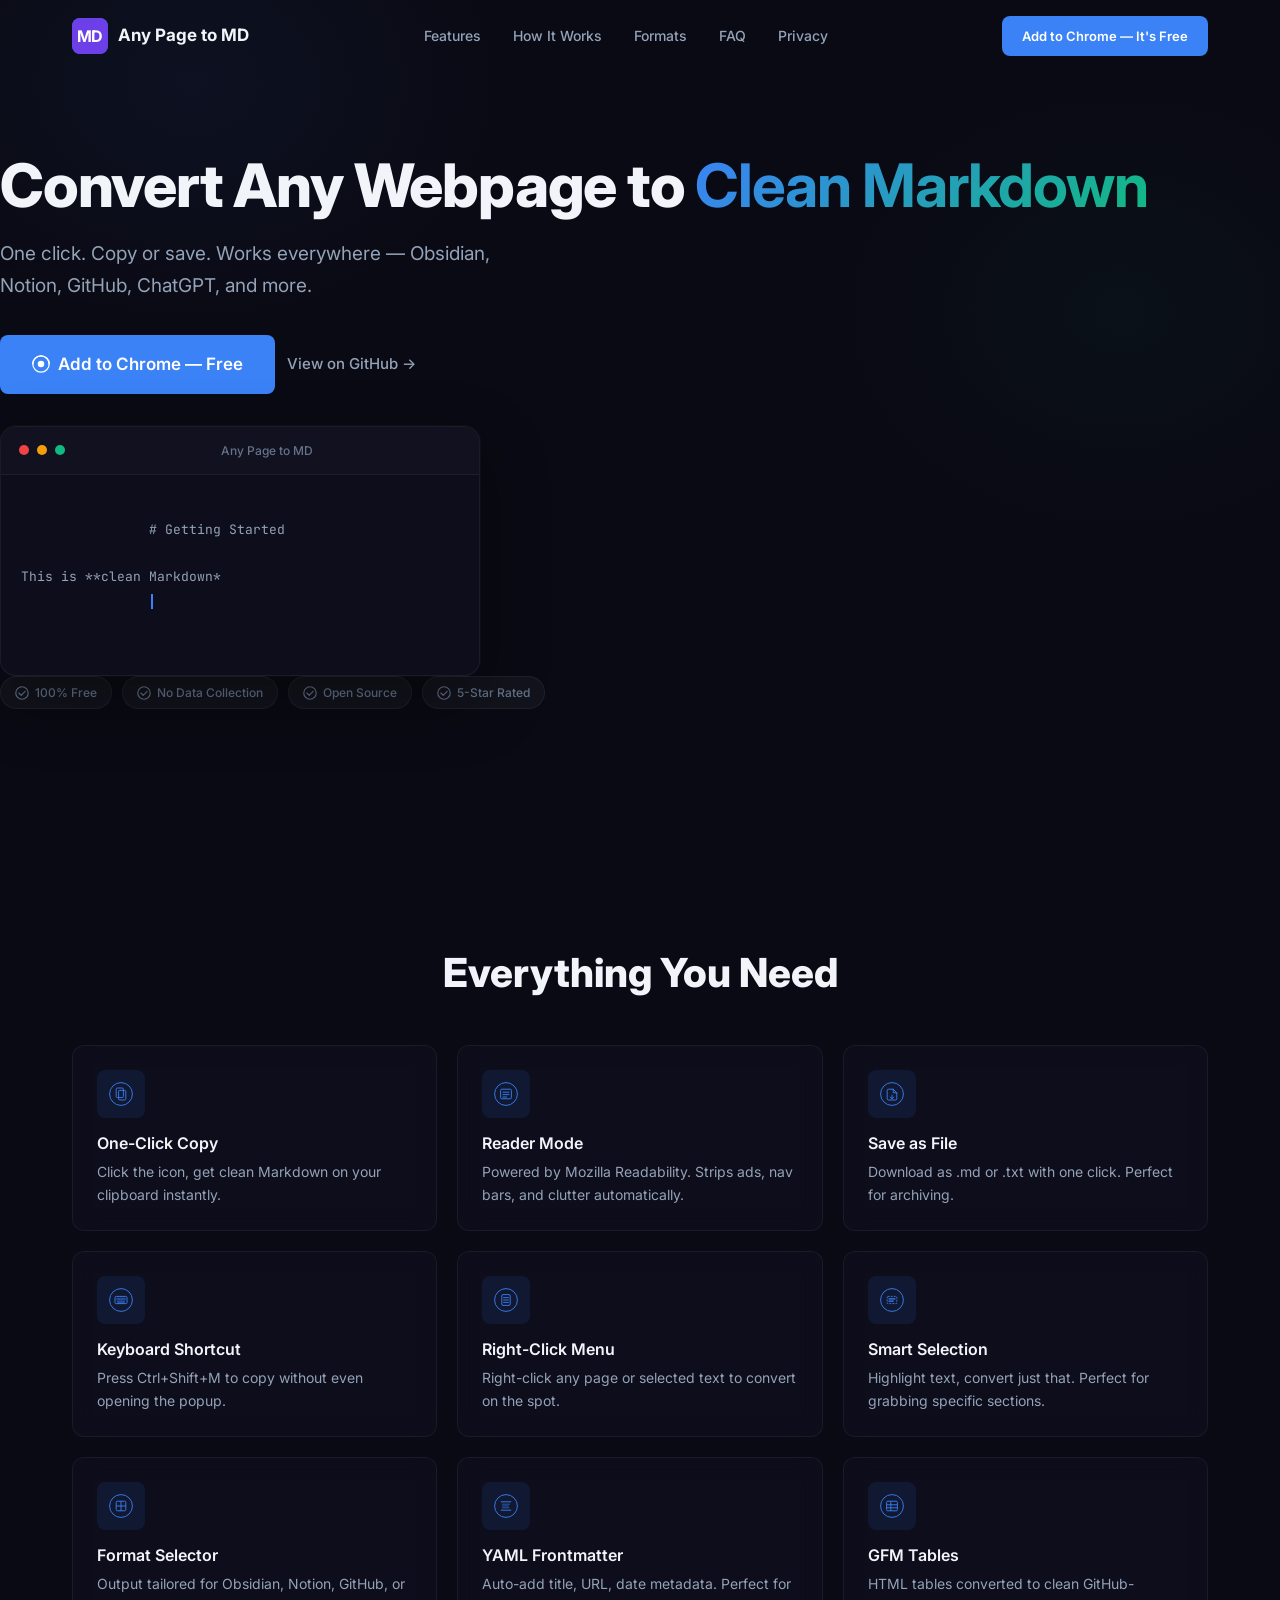
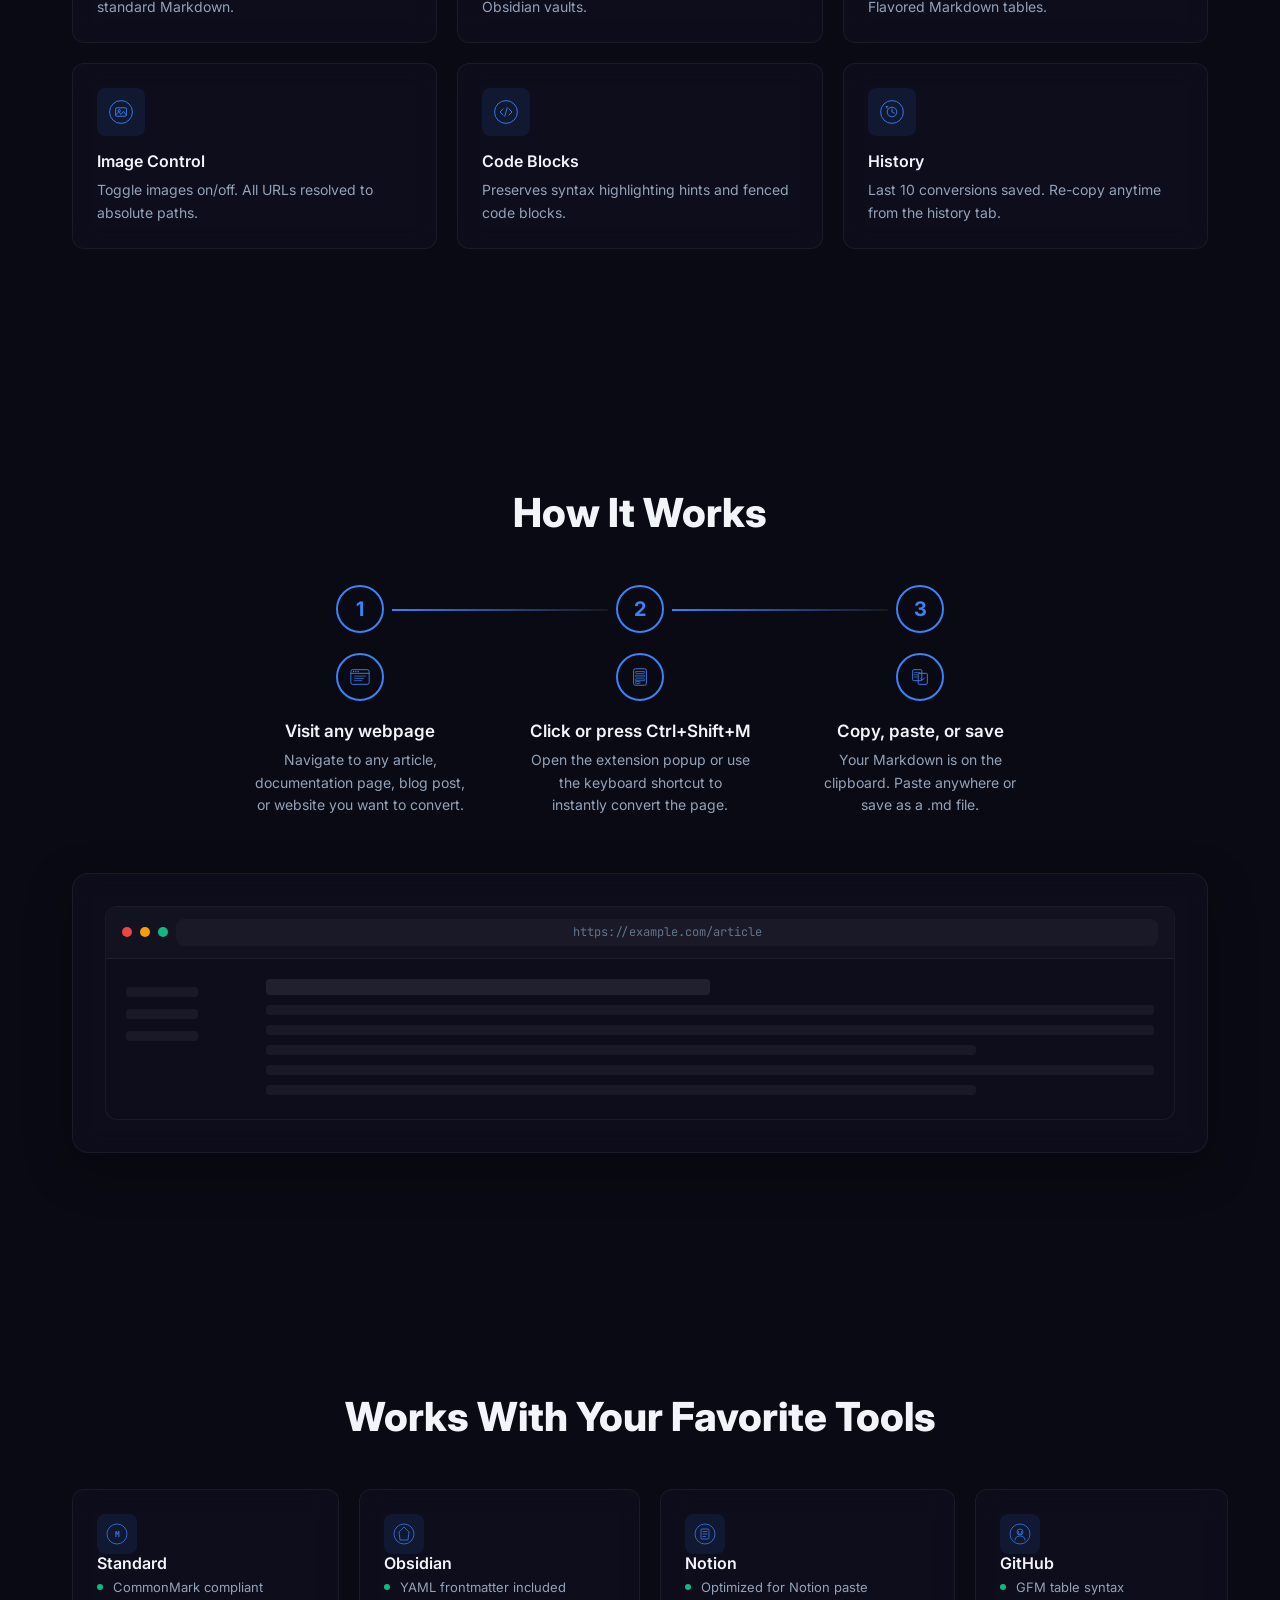
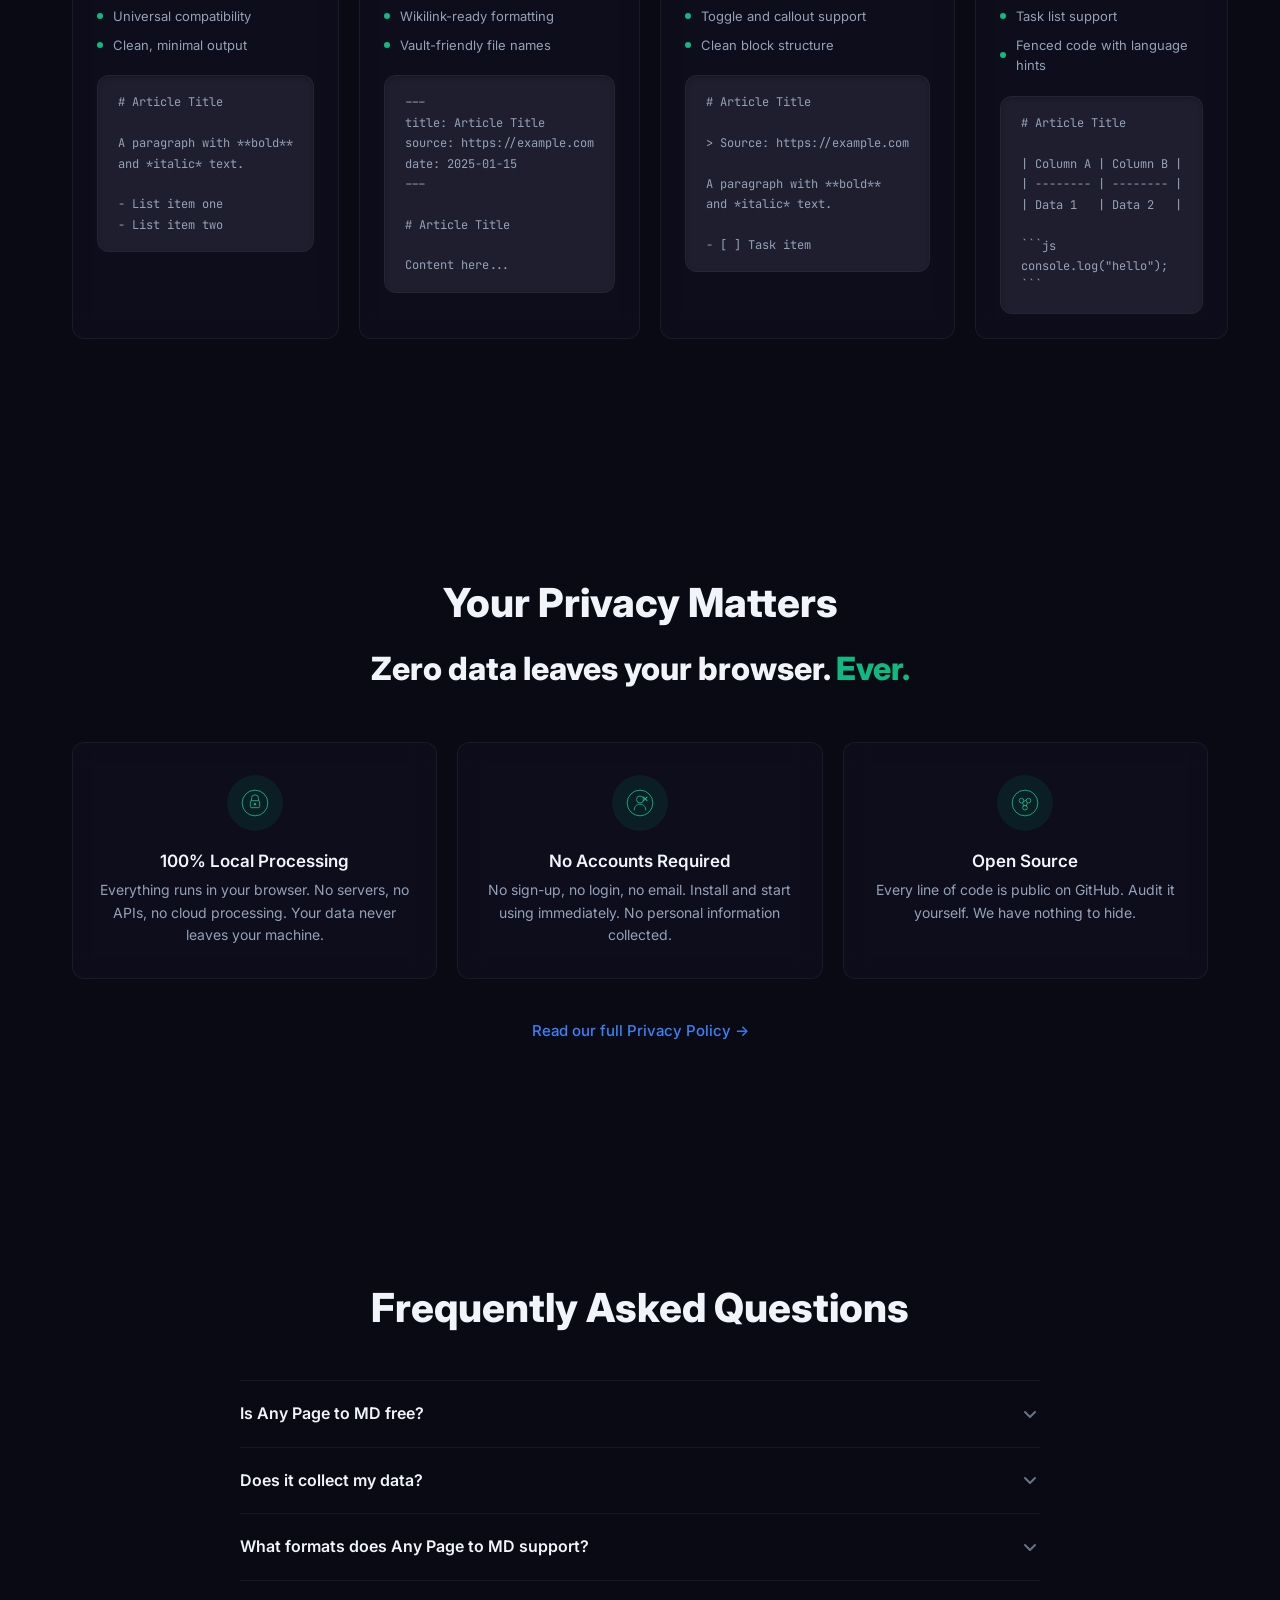
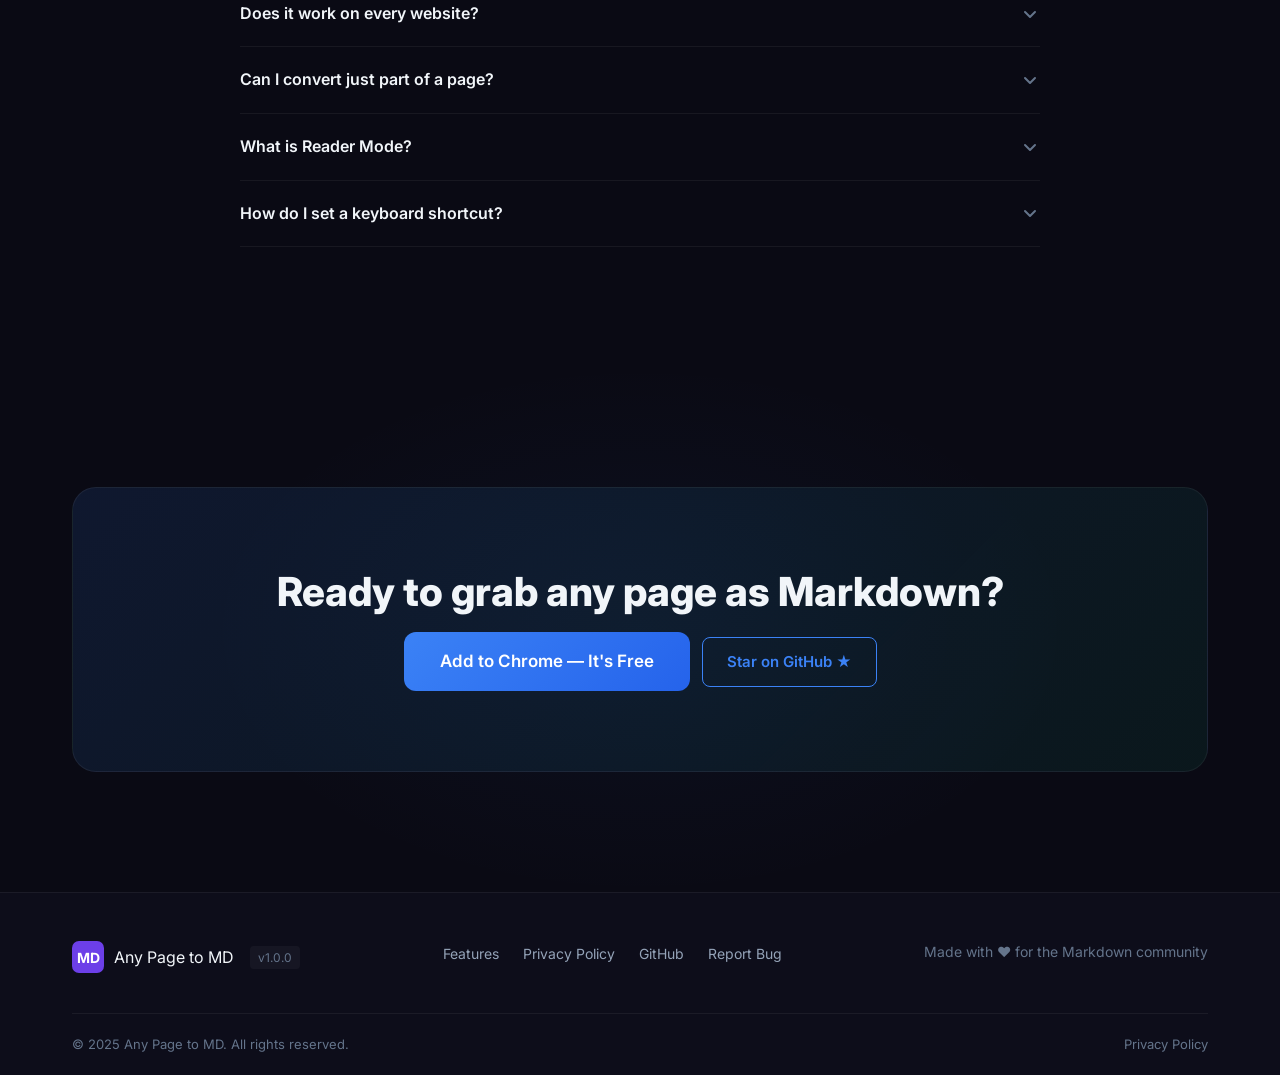
==== index.html @ 3778e943 "Initial release: Any Page to MD official website Complete static website for the Any Page to MD Chro" ====
<!DOCTYPE html>
<html lang="en">
<head>
  <meta charset="UTF-8">
  <meta name="viewport" content="width=device-width, initial-scale=1.0">
  <title>Any Page to MD — Convert Any Webpage to Clean Markdown | Chrome Extension</title>
  <meta name="description" content="Free Chrome extension to convert any webpage to clean Markdown. One-click copy, save as .md file, Reader Mode, keyboard shortcuts, and more.">
  <meta name="keywords" content="markdown, chrome extension, webpage to markdown, copy as markdown, reader mode, obsidian, notion, github, convert html to markdown">
  <meta name="author" content="Any Page to MD">
  <meta name="robots" content="index, follow">
  <link rel="canonical" href="https://excitedlemon45.github.io/any-page-to-md/">

  <!-- Open Graph -->
  <meta property="og:type" content="website">
  <meta property="og:title" content="Any Page to MD — Convert Any Webpage to Clean Markdown">
  <meta property="og:description" content="Free Chrome extension to convert any webpage to clean Markdown. One-click copy, save as .md file, Reader Mode, keyboard shortcuts, and more.">
  <meta property="og:url" content="https://excitedlemon45.github.io/any-page-to-md/">
  <meta property="og:site_name" content="Any Page to MD">
  <meta property="og:image" content="https://excitedlemon45.github.io/any-page-to-md/images/og-image.png">
  <meta property="og:image:width" content="1200">
  <meta property="og:image:height" content="630">
  <meta property="og:image:alt" content="Any Page to MD — Convert any webpage to clean Markdown with one click">
  <meta property="og:locale" content="en_US">

  <!-- Twitter Card -->
  <meta name="twitter:card" content="summary_large_image">
  <meta name="twitter:title" content="Any Page to MD — Convert Any Webpage to Clean Markdown">
  <meta name="twitter:description" content="Free Chrome extension to convert any webpage to clean Markdown. One-click copy, save as .md file, Reader Mode, keyboard shortcuts, and more.">
  <meta name="twitter:image" content="https://excitedlemon45.github.io/any-page-to-md/images/og-image.png">
  <meta name="twitter:image:alt" content="Any Page to MD — Convert any webpage to clean Markdown with one click">

  <!-- Favicon -->
  <link rel="icon" type="image/svg+xml" href="images/favicon.svg">

  <!-- Preconnect to Google Fonts -->
  <link rel="preconnect" href="https://fonts.googleapis.com">
  <link rel="preconnect" href="https://fonts.gstatic.com" crossorigin>
  <link href="https://fonts.googleapis.com/css2?family=Inter:wght@400;500;600;700;800&family=JetBrains+Mono:wght@400;500&display=swap" rel="stylesheet">

  <!-- Stylesheet -->
  <link rel="stylesheet" href="css/style.css">

  <!-- Schema.org: SoftwareApplication -->
  <script type="application/ld+json">
  {
    "@context": "https://schema.org",
    "@type": "SoftwareApplication",
    "name": "Any Page to MD",
    "description": "Convert any webpage to clean Markdown with one click. Copy to clipboard or save as file.",
    "applicationCategory": "BrowserExtension",
    "operatingSystem": "Chrome",
    "offers": {
      "@type": "Offer",
      "price": "0",
      "priceCurrency": "USD"
    },
    "softwareVersion": "1.0.0",
    "author": {
      "@type": "Organization",
      "name": "Any Page to MD"
    },
    "featureList": [
      "Convert webpage to Markdown",
      "Reader Mode with Readability.js",
      "Copy as Markdown or plain text",
      "Save as .md or .txt file",
      "Keyboard shortcut Ctrl+Shift+M",
      "Right-click context menu",
      "YAML frontmatter support",
      "GFM table support",
      "Format selector: Standard, Obsidian, Notion, GitHub",
      "Conversion history",
      "100% local processing"
    ]
  }
  </script>

  <!-- Schema.org: FAQPage -->
  <script type="application/ld+json">
  {
    "@context": "https://schema.org",
    "@type": "FAQPage",
    "mainEntity": [
      {
        "@type": "Question",
        "name": "Is Any Page to MD free?",
        "acceptedAnswer": {
          "@type": "Answer",
          "text": "Yes, Any Page to MD is completely free and open source."
        }
      },
      {
        "@type": "Question",
        "name": "Does Any Page to MD collect my data?",
        "acceptedAnswer": {
          "@type": "Answer",
          "text": "No. All processing happens locally in your browser. No data is ever sent to any server."
        }
      },
      {
        "@type": "Question",
        "name": "What formats does Any Page to MD support?",
        "acceptedAnswer": {
          "@type": "Answer",
          "text": "Standard Markdown, Obsidian, Notion, and GitHub Flavored Markdown."
        }
      }
    ]
  }
  </script>
</head>
<body>

  <!-- ========== 1. NAVIGATION BAR (sticky) ========== -->
  <header class="site-header" id="site-header">
    <nav class="nav-container" aria-label="Primary navigation">
      <a href="index.html" class="nav-logo" aria-label="Any Page to MD — Home">
        <svg class="nav-logo-icon" width="36" height="36" viewBox="0 0 36 36" fill="none" aria-hidden="true">
          <rect width="36" height="36" rx="8" fill="#6C3FE8"/>
          <text x="18" y="24" text-anchor="middle" font-family="Inter, sans-serif" font-weight="700" font-size="16" fill="#FFFFFF">MD</text>
        </svg>
        <span class="nav-logo-text">Any Page to MD</span>
      </a>

      <ul class="nav-links" id="nav-links">
        <li><a href="#features" class="nav-link">Features</a></li>
        <li><a href="#how-it-works" class="nav-link">How It Works</a></li>
        <li><a href="#formats" class="nav-link">Formats</a></li>
        <li><a href="#faq" class="nav-link">FAQ</a></li>
        <li><a href="#privacy" class="nav-link">Privacy</a></li>
      </ul>

      <a href="#install" class="nav-cta btn btn-primary">Add to Chrome &mdash; It's Free</a>

      <button class="nav-hamburger" id="nav-hamburger" type="button" aria-label="Open menu" aria-expanded="false" aria-controls="mobile-menu">
        <span class="hamburger-line"></span>
        <span class="hamburger-line"></span>
        <span class="hamburger-line"></span>
      </button>
    </nav>

    <div class="mobile-menu" id="mobile-menu" aria-hidden="true">
      <ul class="mobile-nav-links">
        <li><a href="#features" class="nav-link">Features</a></li>
        <li><a href="#how-it-works" class="nav-link">How It Works</a></li>
        <li><a href="#formats" class="nav-link">Formats</a></li>
        <li><a href="#faq" class="nav-link">FAQ</a></li>
        <li><a href="privacy.html" class="nav-link">Privacy</a></li>
      </ul>
      <a href="#install" class="nav-cta btn btn-primary">Add to Chrome &mdash; It's Free</a>
    </div>
  </header>

  <main>

    <!-- ========== 2. HERO SECTION ========== -->
    <section class="hero" id="hero">
      <div class="hero-content">
        <h1 class="hero-title">Convert Any Webpage to <strong>Clean Markdown</strong></h1>
        <p class="hero-subtitle">One click. Copy or save. Works everywhere &mdash; Obsidian, Notion, GitHub, ChatGPT, and more.</p>

        <div class="hero-buttons">
          <a href="#install" class="btn btn-primary btn-lg hero-cta">
            <svg class="btn-icon" width="22" height="22" viewBox="0 0 22 22" fill="none" aria-hidden="true">
              <circle cx="11" cy="11" r="10" stroke="currentColor" stroke-width="1.5" fill="none"/>
              <circle cx="11" cy="11" r="4" fill="currentColor"/>
              <path d="M11 1 A10 10 0 0 1 21 11" stroke="currentColor" stroke-width="1.5" fill="none" stroke-linecap="round"/>
              <path d="M11 1 A10 10 0 0 0 1 11" stroke="currentColor" stroke-width="1.5" fill="none" stroke-linecap="round"/>
            </svg>
            Add to Chrome &mdash; Free
          </a>
          <a href="#github" class="hero-github-link">View on GitHub &rarr;</a>
        </div>

        <div class="hero-mockup">
          <div class="mockup-window">
            <div class="mockup-titlebar">
              <span class="mockup-dot mockup-dot--red"></span>
              <span class="mockup-dot mockup-dot--yellow"></span>
              <span class="mockup-dot mockup-dot--green"></span>
              <span class="mockup-title">Any Page to MD</span>
            </div>
            <div class="mockup-body">
              <div class="typing-animation" id="typing-animation">
                <span class="typing-text"></span>
                <span class="typing-cursor"></span>
              </div>
            </div>
          </div>
        </div>

        <div class="trust-badges">
          <span class="trust-badge">
            <svg class="trust-badge-icon" width="18" height="18" viewBox="0 0 18 18" fill="none" aria-hidden="true">
              <circle cx="9" cy="9" r="8" stroke="currentColor" stroke-width="1.5" fill="none"/>
              <path d="M5 9l3 3 5-5" stroke="currentColor" stroke-width="1.5" fill="none" stroke-linecap="round" stroke-linejoin="round"/>
            </svg>
            100% Free
          </span>
          <span class="trust-badge">
            <svg class="trust-badge-icon" width="18" height="18" viewBox="0 0 18 18" fill="none" aria-hidden="true">
              <circle cx="9" cy="9" r="8" stroke="currentColor" stroke-width="1.5" fill="none"/>
              <path d="M5 9l3 3 5-5" stroke="currentColor" stroke-width="1.5" fill="none" stroke-linecap="round" stroke-linejoin="round"/>
            </svg>
            No Data Collection
          </span>
          <span class="trust-badge">
            <svg class="trust-badge-icon" width="18" height="18" viewBox="0 0 18 18" fill="none" aria-hidden="true">
              <circle cx="9" cy="9" r="8" stroke="currentColor" stroke-width="1.5" fill="none"/>
              <path d="M5 9l3 3 5-5" stroke="currentColor" stroke-width="1.5" fill="none" stroke-linecap="round" stroke-linejoin="round"/>
            </svg>
            Open Source
          </span>
          <span class="trust-badge">
            <svg class="trust-badge-icon" width="18" height="18" viewBox="0 0 18 18" fill="none" aria-hidden="true">
              <circle cx="9" cy="9" r="8" stroke="currentColor" stroke-width="1.5" fill="none"/>
              <path d="M5 9l3 3 5-5" stroke="currentColor" stroke-width="1.5" fill="none" stroke-linecap="round" stroke-linejoin="round"/>
            </svg>
            5-Star Rated
          </span>
        </div>
      </div>
    </section>

    <!-- ========== 3. FEATURES SECTION ========== -->
    <section class="features" id="features">
      <div class="section-container">
        <h2 class="section-title animate-on-scroll">Everything You Need</h2>

        <div class="features-grid">

          <!-- Feature 1: One-Click Copy -->
          <div class="feature-card animate-on-scroll">
            <div class="feature-icon">
              <svg width="40" height="40" viewBox="0 0 40 40" fill="none" aria-hidden="true">
                <circle cx="20" cy="20" r="19" stroke="currentColor" stroke-width="1.5" fill="none"/>
                <rect x="12" y="10" width="12" height="16" rx="2" stroke="currentColor" stroke-width="1.5" fill="none"/>
                <rect x="16" y="14" width="12" height="16" rx="2" stroke="currentColor" stroke-width="1.5" fill="none"/>
              </svg>
            </div>
            <h3 class="feature-title">One-Click Copy</h3>
            <p class="feature-desc">Click the icon, get clean Markdown on your clipboard instantly.</p>
          </div>

          <!-- Feature 2: Reader Mode -->
          <div class="feature-card animate-on-scroll">
            <div class="feature-icon">
              <svg width="40" height="40" viewBox="0 0 40 40" fill="none" aria-hidden="true">
                <circle cx="20" cy="20" r="19" stroke="currentColor" stroke-width="1.5" fill="none"/>
                <rect x="11" y="12" width="18" height="16" rx="2" stroke="currentColor" stroke-width="1.5" fill="none"/>
                <line x1="15" y1="17" x2="25" y2="17" stroke="currentColor" stroke-width="1.5" stroke-linecap="round"/>
                <line x1="15" y1="21" x2="25" y2="21" stroke="currentColor" stroke-width="1.5" stroke-linecap="round"/>
                <line x1="15" y1="25" x2="21" y2="25" stroke="currentColor" stroke-width="1.5" stroke-linecap="round"/>
              </svg>
            </div>
            <h3 class="feature-title">Reader Mode</h3>
            <p class="feature-desc">Powered by Mozilla Readability. Strips ads, nav bars, and clutter automatically.</p>
          </div>

          <!-- Feature 3: Save as File -->
          <div class="feature-card animate-on-scroll">
            <div class="feature-icon">
              <svg width="40" height="40" viewBox="0 0 40 40" fill="none" aria-hidden="true">
                <circle cx="20" cy="20" r="19" stroke="currentColor" stroke-width="1.5" fill="none"/>
                <path d="M14 12h8l6 6v10a2 2 0 01-2 2H14a2 2 0 01-2-2V14a2 2 0 012-2z" stroke="currentColor" stroke-width="1.5" fill="none"/>
                <polyline points="22,12 22,18 28,18" stroke="currentColor" stroke-width="1.5" fill="none" stroke-linecap="round" stroke-linejoin="round"/>
                <line x1="20" y1="22" x2="20" y2="28" stroke="currentColor" stroke-width="1.5" stroke-linecap="round"/>
                <polyline points="17,25 20,28 23,25" stroke="currentColor" stroke-width="1.5" fill="none" stroke-linecap="round" stroke-linejoin="round"/>
              </svg>
            </div>
            <h3 class="feature-title">Save as File</h3>
            <p class="feature-desc">Download as .md or .txt with one click. Perfect for archiving.</p>
          </div>

          <!-- Feature 4: Keyboard Shortcut -->
          <div class="feature-card animate-on-scroll">
            <div class="feature-icon">
              <svg width="40" height="40" viewBox="0 0 40 40" fill="none" aria-hidden="true">
                <circle cx="20" cy="20" r="19" stroke="currentColor" stroke-width="1.5" fill="none"/>
                <rect x="10" y="14" width="20" height="12" rx="2" stroke="currentColor" stroke-width="1.5" fill="none"/>
                <rect x="13" y="17" width="4" height="3" rx="0.5" stroke="currentColor" stroke-width="1" fill="none"/>
                <rect x="18" y="17" width="4" height="3" rx="0.5" stroke="currentColor" stroke-width="1" fill="none"/>
                <rect x="23" y="17" width="4" height="3" rx="0.5" stroke="currentColor" stroke-width="1" fill="none"/>
                <rect x="14" y="22" width="12" height="2" rx="0.5" stroke="currentColor" stroke-width="1" fill="none"/>
              </svg>
            </div>
            <h3 class="feature-title">Keyboard Shortcut</h3>
            <p class="feature-desc">Press Ctrl+Shift+M to copy without even opening the popup.</p>
          </div>

          <!-- Feature 5: Right-Click Menu -->
          <div class="feature-card animate-on-scroll">
            <div class="feature-icon">
              <svg width="40" height="40" viewBox="0 0 40 40" fill="none" aria-hidden="true">
                <circle cx="20" cy="20" r="19" stroke="currentColor" stroke-width="1.5" fill="none"/>
                <rect x="13" y="11" width="14" height="18" rx="2" stroke="currentColor" stroke-width="1.5" fill="none"/>
                <line x1="16" y1="16" x2="24" y2="16" stroke="currentColor" stroke-width="1.5" stroke-linecap="round"/>
                <line x1="16" y1="20" x2="24" y2="20" stroke="currentColor" stroke-width="1.5" stroke-linecap="round"/>
                <line x1="16" y1="24" x2="24" y2="24" stroke="currentColor" stroke-width="1.5" stroke-linecap="round"/>
              </svg>
            </div>
            <h3 class="feature-title">Right-Click Menu</h3>
            <p class="feature-desc">Right-click any page or selected text to convert on the spot.</p>
          </div>

          <!-- Feature 6: Smart Selection -->
          <div class="feature-card animate-on-scroll">
            <div class="feature-icon">
              <svg width="40" height="40" viewBox="0 0 40 40" fill="none" aria-hidden="true">
                <circle cx="20" cy="20" r="19" stroke="currentColor" stroke-width="1.5" fill="none"/>
                <rect x="12" y="14" width="16" height="12" rx="1" stroke="currentColor" stroke-width="1.5" fill="none" stroke-dasharray="3 2"/>
                <line x1="15" y1="18" x2="25" y2="18" stroke="currentColor" stroke-width="2" stroke-linecap="round"/>
                <line x1="15" y1="22" x2="22" y2="22" stroke="currentColor" stroke-width="2" stroke-linecap="round"/>
              </svg>
            </div>
            <h3 class="feature-title">Smart Selection</h3>
            <p class="feature-desc">Highlight text, convert just that. Perfect for grabbing specific sections.</p>
          </div>

          <!-- Feature 7: Format Selector -->
          <div class="feature-card animate-on-scroll">
            <div class="feature-icon">
              <svg width="40" height="40" viewBox="0 0 40 40" fill="none" aria-hidden="true">
                <circle cx="20" cy="20" r="19" stroke="currentColor" stroke-width="1.5" fill="none"/>
                <rect x="12" y="12" width="16" height="16" rx="2" stroke="currentColor" stroke-width="1.5" fill="none"/>
                <line x1="12" y1="20" x2="28" y2="20" stroke="currentColor" stroke-width="1.5"/>
                <line x1="20" y1="12" x2="20" y2="28" stroke="currentColor" stroke-width="1.5"/>
              </svg>
            </div>
            <h3 class="feature-title">Format Selector</h3>
            <p class="feature-desc">Output tailored for Obsidian, Notion, GitHub, or standard Markdown.</p>
          </div>

          <!-- Feature 8: YAML Frontmatter -->
          <div class="feature-card animate-on-scroll">
            <div class="feature-icon">
              <svg width="40" height="40" viewBox="0 0 40 40" fill="none" aria-hidden="true">
                <circle cx="20" cy="20" r="19" stroke="currentColor" stroke-width="1.5" fill="none"/>
                <line x1="12" y1="13" x2="28" y2="13" stroke="currentColor" stroke-width="1.5" stroke-linecap="round"/>
                <line x1="14" y1="17" x2="26" y2="17" stroke="currentColor" stroke-width="1" stroke-linecap="round"/>
                <line x1="14" y1="20" x2="24" y2="20" stroke="currentColor" stroke-width="1" stroke-linecap="round"/>
                <line x1="14" y1="23" x2="25" y2="23" stroke="currentColor" stroke-width="1" stroke-linecap="round"/>
                <line x1="12" y1="27" x2="28" y2="27" stroke="currentColor" stroke-width="1.5" stroke-linecap="round"/>
              </svg>
            </div>
            <h3 class="feature-title">YAML Frontmatter</h3>
            <p class="feature-desc">Auto-add title, URL, date metadata. Perfect for Obsidian vaults.</p>
          </div>

          <!-- Feature 9: GFM Tables -->
          <div class="feature-card animate-on-scroll">
            <div class="feature-icon">
              <svg width="40" height="40" viewBox="0 0 40 40" fill="none" aria-hidden="true">
                <circle cx="20" cy="20" r="19" stroke="currentColor" stroke-width="1.5" fill="none"/>
                <rect x="11" y="12" width="18" height="16" rx="2" stroke="currentColor" stroke-width="1.5" fill="none"/>
                <line x1="11" y1="18" x2="29" y2="18" stroke="currentColor" stroke-width="1.5"/>
                <line x1="11" y1="23" x2="29" y2="23" stroke="currentColor" stroke-width="1.5"/>
                <line x1="18" y1="12" x2="18" y2="28" stroke="currentColor" stroke-width="1.5"/>
              </svg>
            </div>
            <h3 class="feature-title">GFM Tables</h3>
            <p class="feature-desc">HTML tables converted to clean GitHub-Flavored Markdown tables.</p>
          </div>

          <!-- Feature 10: Image Control -->
          <div class="feature-card animate-on-scroll">
            <div class="feature-icon">
              <svg width="40" height="40" viewBox="0 0 40 40" fill="none" aria-hidden="true">
                <circle cx="20" cy="20" r="19" stroke="currentColor" stroke-width="1.5" fill="none"/>
                <rect x="11" y="13" width="18" height="14" rx="2" stroke="currentColor" stroke-width="1.5" fill="none"/>
                <circle cx="17" cy="18" r="2" stroke="currentColor" stroke-width="1.5" fill="none"/>
                <polyline points="11,25 16,20 20,24 24,19 29,25" stroke="currentColor" stroke-width="1.5" fill="none" stroke-linecap="round" stroke-linejoin="round"/>
              </svg>
            </div>
            <h3 class="feature-title">Image Control</h3>
            <p class="feature-desc">Toggle images on/off. All URLs resolved to absolute paths.</p>
          </div>

          <!-- Feature 11: Code Blocks -->
          <div class="feature-card animate-on-scroll">
            <div class="feature-icon">
              <svg width="40" height="40" viewBox="0 0 40 40" fill="none" aria-hidden="true">
                <circle cx="20" cy="20" r="19" stroke="currentColor" stroke-width="1.5" fill="none"/>
                <polyline points="15,15 10,20 15,25" stroke="currentColor" stroke-width="1.5" fill="none" stroke-linecap="round" stroke-linejoin="round"/>
                <polyline points="25,15 30,20 25,25" stroke="currentColor" stroke-width="1.5" fill="none" stroke-linecap="round" stroke-linejoin="round"/>
                <line x1="22" y1="13" x2="18" y2="27" stroke="currentColor" stroke-width="1.5" stroke-linecap="round"/>
              </svg>
            </div>
            <h3 class="feature-title">Code Blocks</h3>
            <p class="feature-desc">Preserves syntax highlighting hints and fenced code blocks.</p>
          </div>

          <!-- Feature 12: History -->
          <div class="feature-card animate-on-scroll">
            <div class="feature-icon">
              <svg width="40" height="40" viewBox="0 0 40 40" fill="none" aria-hidden="true">
                <circle cx="20" cy="20" r="19" stroke="currentColor" stroke-width="1.5" fill="none"/>
                <circle cx="20" cy="20" r="8" stroke="currentColor" stroke-width="1.5" fill="none"/>
                <polyline points="20,15 20,20 24,22" stroke="currentColor" stroke-width="1.5" fill="none" stroke-linecap="round" stroke-linejoin="round"/>
                <path d="M12 14 L10 11 L13 11" stroke="currentColor" stroke-width="1.5" fill="none" stroke-linecap="round" stroke-linejoin="round"/>
              </svg>
            </div>
            <h3 class="feature-title">History</h3>
            <p class="feature-desc">Last 10 conversions saved. Re-copy anytime from the history tab.</p>
          </div>

        </div>
      </div>
    </section>

    <!-- ========== 4. HOW IT WORKS SECTION ========== -->
    <section class="how-it-works" id="how-it-works">
      <div class="section-container">
        <h2 class="section-title animate-on-scroll">How It Works</h2>

        <div class="steps-row">

          <!-- Step 1 -->
          <div class="step animate-on-scroll">
            <div class="step-number">1</div>
            <div class="step-icon">
              <svg width="48" height="48" viewBox="0 0 48 48" fill="none" aria-hidden="true">
                <rect x="4" y="8" width="40" height="32" rx="4" stroke="currentColor" stroke-width="2" fill="none"/>
                <line x1="4" y1="16" x2="44" y2="16" stroke="currentColor" stroke-width="2"/>
                <circle cx="10" cy="12" r="1.5" fill="currentColor"/>
                <circle cx="15" cy="12" r="1.5" fill="currentColor"/>
                <circle cx="20" cy="12" r="1.5" fill="currentColor"/>
                <line x1="12" y1="22" x2="36" y2="22" stroke="currentColor" stroke-width="1.5" stroke-linecap="round"/>
                <line x1="12" y1="27" x2="32" y2="27" stroke="currentColor" stroke-width="1.5" stroke-linecap="round"/>
                <line x1="12" y1="32" x2="28" y2="32" stroke="currentColor" stroke-width="1.5" stroke-linecap="round"/>
              </svg>
            </div>
            <h3 class="step-title">Visit any webpage</h3>
            <p class="step-desc">Navigate to any article, documentation page, blog post, or website you want to convert.</p>
          </div>

          <!-- Step 2 -->
          <div class="step animate-on-scroll">
            <div class="step-number">2</div>
            <div class="step-icon">
              <svg width="48" height="48" viewBox="0 0 48 48" fill="none" aria-hidden="true">
                <rect x="10" y="6" width="28" height="36" rx="4" stroke="currentColor" stroke-width="2" fill="none"/>
                <rect x="14" y="12" width="20" height="4" rx="1" stroke="currentColor" stroke-width="1.5" fill="none"/>
                <rect x="14" y="20" width="20" height="4" rx="1" stroke="currentColor" stroke-width="1.5" fill="none"/>
                <rect x="14" y="28" width="20" height="4" rx="1" stroke="currentColor" stroke-width="1.5" fill="none"/>
                <rect x="14" y="34" width="10" height="4" rx="1" stroke="currentColor" stroke-width="1.5" fill="none"/>
              </svg>
            </div>
            <h3 class="step-title">Click or press Ctrl+Shift+M</h3>
            <p class="step-desc">Open the extension popup or use the keyboard shortcut to instantly convert the page.</p>
          </div>

          <!-- Step 3 -->
          <div class="step animate-on-scroll">
            <div class="step-number">3</div>
            <div class="step-icon">
              <svg width="48" height="48" viewBox="0 0 48 48" fill="none" aria-hidden="true">
                <rect x="8" y="8" width="20" height="24" rx="2" stroke="currentColor" stroke-width="2" fill="none"/>
                <rect x="20" y="16" width="20" height="24" rx="2" stroke="currentColor" stroke-width="2" fill="none"/>
                <path d="M26 28l3 3 5-5" stroke="currentColor" stroke-width="2" fill="none" stroke-linecap="round" stroke-linejoin="round"/>
                <line x1="12" y1="14" x2="24" y2="14" stroke="currentColor" stroke-width="1.5" stroke-linecap="round"/>
                <line x1="12" y1="19" x2="18" y2="19" stroke="currentColor" stroke-width="1.5" stroke-linecap="round"/>
                <line x1="12" y1="24" x2="18" y2="24" stroke="currentColor" stroke-width="1.5" stroke-linecap="round"/>
              </svg>
            </div>
            <h3 class="step-title">Copy, paste, or save</h3>
            <p class="step-desc">Your Markdown is on the clipboard. Paste anywhere or save as a .md file.</p>
          </div>

        </div>

        <div class="how-it-works-mockup animate-on-scroll">
          <div class="mockup-screenshot">
            <div class="mockup-screenshot-titlebar">
              <span class="mockup-dot mockup-dot--red"></span>
              <span class="mockup-dot mockup-dot--yellow"></span>
              <span class="mockup-dot mockup-dot--green"></span>
              <span class="mockup-screenshot-url">https://example.com/article</span>
            </div>
            <div class="mockup-screenshot-body">
              <div class="mockup-screenshot-sidebar">
                <div class="mockup-placeholder-line mockup-placeholder-line--short"></div>
                <div class="mockup-placeholder-line mockup-placeholder-line--short"></div>
                <div class="mockup-placeholder-line mockup-placeholder-line--short"></div>
              </div>
              <div class="mockup-screenshot-content">
                <div class="mockup-placeholder-line mockup-placeholder-line--heading"></div>
                <div class="mockup-placeholder-line"></div>
                <div class="mockup-placeholder-line"></div>
                <div class="mockup-placeholder-line mockup-placeholder-line--medium"></div>
                <div class="mockup-placeholder-line"></div>
                <div class="mockup-placeholder-line mockup-placeholder-line--medium"></div>
              </div>
            </div>
          </div>
        </div>
      </div>
    </section>

    <!-- ========== 5. FORMAT COMPARISON SECTION ========== -->
    <section class="formats" id="formats">
      <div class="section-container">
        <h2 class="section-title animate-on-scroll">Works With Your Favorite Tools</h2>

        <div class="formats-grid">

          <!-- Standard -->
          <div class="format-card animate-on-scroll">
            <div class="format-card-icon">
              <svg width="44" height="44" viewBox="0 0 44 44" fill="none" aria-hidden="true">
                <circle cx="22" cy="22" r="20" stroke="currentColor" stroke-width="1.5" fill="none"/>
                <text x="22" y="28" text-anchor="middle" font-family="JetBrains Mono, monospace" font-weight="700" font-size="16" fill="currentColor">M</text>
              </svg>
            </div>
            <h3 class="format-name">Standard</h3>
            <ul class="format-card-features">
              <li>CommonMark compliant</li>
              <li>Universal compatibility</li>
              <li>Clean, minimal output</li>
            </ul>
            <pre class="code-block"><code># Article Title

A paragraph with **bold**
and *italic* text.

- List item one
- List item two</code></pre>
          </div>

          <!-- Obsidian -->
          <div class="format-card animate-on-scroll">
            <div class="format-card-icon">
              <svg width="44" height="44" viewBox="0 0 44 44" fill="none" aria-hidden="true">
                <circle cx="22" cy="22" r="20" stroke="currentColor" stroke-width="1.5" fill="none"/>
                <polygon points="22,8 32,18 30,34 14,34 12,18" stroke="currentColor" stroke-width="1.5" fill="none" stroke-linejoin="round"/>
              </svg>
            </div>
            <h3 class="format-name">Obsidian</h3>
            <ul class="format-card-features">
              <li>YAML frontmatter included</li>
              <li>Wikilink-ready formatting</li>
              <li>Vault-friendly file names</li>
            </ul>
            <pre class="code-block"><code>---
title: Article Title
source: https://example.com
date: 2025-01-15
---

# Article Title

Content here...</code></pre>
          </div>

          <!-- Notion -->
          <div class="format-card animate-on-scroll">
            <div class="format-card-icon">
              <svg width="44" height="44" viewBox="0 0 44 44" fill="none" aria-hidden="true">
                <circle cx="22" cy="22" r="20" stroke="currentColor" stroke-width="1.5" fill="none"/>
                <rect x="14" y="12" width="16" height="20" rx="2" stroke="currentColor" stroke-width="1.5" fill="none"/>
                <line x1="18" y1="17" x2="26" y2="17" stroke="currentColor" stroke-width="1.5" stroke-linecap="round"/>
                <line x1="18" y1="22" x2="26" y2="22" stroke="currentColor" stroke-width="1.5" stroke-linecap="round"/>
                <line x1="18" y1="27" x2="23" y2="27" stroke="currentColor" stroke-width="1.5" stroke-linecap="round"/>
              </svg>
            </div>
            <h3 class="format-name">Notion</h3>
            <ul class="format-card-features">
              <li>Optimized for Notion paste</li>
              <li>Toggle and callout support</li>
              <li>Clean block structure</li>
            </ul>
            <pre class="code-block"><code># Article Title

> Source: https://example.com

A paragraph with **bold**
and *italic* text.

- [ ] Task item</code></pre>
          </div>

          <!-- GitHub -->
          <div class="format-card animate-on-scroll">
            <div class="format-card-icon">
              <svg width="44" height="44" viewBox="0 0 44 44" fill="none" aria-hidden="true">
                <circle cx="22" cy="22" r="20" stroke="currentColor" stroke-width="1.5" fill="none"/>
                <circle cx="22" cy="18" r="6" stroke="currentColor" stroke-width="1.5" fill="none"/>
                <path d="M19 17v3c0 1 0.5 2 1.5 2h3c1 0 1.5-1 1.5-2v-3" stroke="currentColor" stroke-width="1.5" fill="none" stroke-linecap="round"/>
                <path d="M12 34c0-5 4-8 10-8s10 3 10 8" stroke="currentColor" stroke-width="1.5" fill="none" stroke-linecap="round"/>
              </svg>
            </div>
            <h3 class="format-name">GitHub</h3>
            <ul class="format-card-features">
              <li>GFM table syntax</li>
              <li>Task list support</li>
              <li>Fenced code with language hints</li>
            </ul>
            <pre class="code-block"><code># Article Title

| Column A | Column B |
| -------- | -------- |
| Data 1   | Data 2   |

```js
console.log("hello");
```</code></pre>
          </div>

        </div>
      </div>
    </section>

    <!-- ========== 6. PRIVACY & TRUST SECTION ========== -->
    <section class="privacy-trust" id="privacy">
      <div class="section-container">
        <h2 class="section-title animate-on-scroll">Your Privacy Matters</h2>
        <p class="big-statement animate-on-scroll">Zero data leaves your browser. <span class="accent">Ever.</span></p>

        <div class="trust-grid">

          <div class="trust-card animate-on-scroll">
            <div class="trust-card-icon">
              <svg width="48" height="48" viewBox="0 0 48 48" fill="none" aria-hidden="true">
                <circle cx="24" cy="24" r="22" stroke="currentColor" stroke-width="1.5" fill="none"/>
                <rect x="16" y="20" width="16" height="12" rx="2" stroke="currentColor" stroke-width="1.5" fill="none"/>
                <path d="M18 20v-4a6 6 0 0112 0v4" stroke="currentColor" stroke-width="1.5" fill="none" stroke-linecap="round"/>
                <circle cx="24" cy="26" r="2" fill="currentColor"/>
              </svg>
            </div>
            <h3 class="trust-card-title">100% Local Processing</h3>
            <p class="trust-card-desc">Everything runs in your browser. No servers, no APIs, no cloud processing. Your data never leaves your machine.</p>
          </div>

          <div class="trust-card animate-on-scroll">
            <div class="trust-card-icon">
              <svg width="48" height="48" viewBox="0 0 48 48" fill="none" aria-hidden="true">
                <circle cx="24" cy="24" r="22" stroke="currentColor" stroke-width="1.5" fill="none"/>
                <circle cx="24" cy="18" r="6" stroke="currentColor" stroke-width="1.5" fill="none"/>
                <path d="M14 36c0-6 4-10 10-10s10 4 10 10" stroke="currentColor" stroke-width="1.5" fill="none" stroke-linecap="round"/>
                <line x1="30" y1="14" x2="36" y2="20" stroke="currentColor" stroke-width="2" stroke-linecap="round"/>
                <line x1="36" y1="14" x2="30" y2="20" stroke="currentColor" stroke-width="2" stroke-linecap="round"/>
              </svg>
            </div>
            <h3 class="trust-card-title">No Accounts Required</h3>
            <p class="trust-card-desc">No sign-up, no login, no email. Install and start using immediately. No personal information collected.</p>
          </div>

          <div class="trust-card animate-on-scroll">
            <div class="trust-card-icon">
              <svg width="48" height="48" viewBox="0 0 48 48" fill="none" aria-hidden="true">
                <circle cx="24" cy="24" r="22" stroke="currentColor" stroke-width="1.5" fill="none"/>
                <circle cx="18" cy="20" r="4" stroke="currentColor" stroke-width="1.5" fill="none"/>
                <circle cx="30" cy="20" r="4" stroke="currentColor" stroke-width="1.5" fill="none"/>
                <circle cx="24" cy="32" r="4" stroke="currentColor" stroke-width="1.5" fill="none"/>
                <line x1="21" y1="22" x2="27" y2="18" stroke="currentColor" stroke-width="1.5"/>
                <line x1="20" y1="24" x2="22" y2="30" stroke="currentColor" stroke-width="1.5"/>
                <line x1="28" y1="24" x2="26" y2="30" stroke="currentColor" stroke-width="1.5"/>
              </svg>
            </div>
            <h3 class="trust-card-title">Open Source</h3>
            <p class="trust-card-desc">Every line of code is public on GitHub. Audit it yourself. We have nothing to hide.</p>
          </div>

        </div>

        <a href="privacy.html" class="privacy-link">Read our full Privacy Policy &rarr;</a>
      </div>
    </section>

    <!-- ========== 7. FAQ SECTION ========== -->
    <section class="faq" id="faq">
      <div class="section-container">
        <h2 class="section-title animate-on-scroll">Frequently Asked Questions</h2>

        <div class="faq-list">

          <div class="faq-item animate-on-scroll">
            <button class="faq-question" type="button" aria-expanded="false">
              <span>Is Any Page to MD free?</span>
              <svg class="faq-chevron" width="20" height="20" viewBox="0 0 20 20" fill="none" aria-hidden="true">
                <polyline points="5,8 10,13 15,8" stroke="currentColor" stroke-width="2" fill="none" stroke-linecap="round" stroke-linejoin="round"/>
              </svg>
            </button>
            <div class="faq-answer" hidden>
              <p>Yes, Any Page to MD is completely free and open source. There are no premium tiers, no ads, and no hidden costs. The full source code is available on GitHub.</p>
            </div>
          </div>

          <div class="faq-item animate-on-scroll">
            <button class="faq-question" type="button" aria-expanded="false">
              <span>Does it collect my data?</span>
              <svg class="faq-chevron" width="20" height="20" viewBox="0 0 20 20" fill="none" aria-hidden="true">
                <polyline points="5,8 10,13 15,8" stroke="currentColor" stroke-width="2" fill="none" stroke-linecap="round" stroke-linejoin="round"/>
              </svg>
            </button>
            <div class="faq-answer" hidden>
              <p>No. All processing happens locally in your browser. No data is ever sent to any server. We don't use analytics, trackers, or any external services. Your browsing data stays on your machine.</p>
            </div>
          </div>

          <div class="faq-item animate-on-scroll">
            <button class="faq-question" type="button" aria-expanded="false">
              <span>What formats does Any Page to MD support?</span>
              <svg class="faq-chevron" width="20" height="20" viewBox="0 0 20 20" fill="none" aria-hidden="true">
                <polyline points="5,8 10,13 15,8" stroke="currentColor" stroke-width="2" fill="none" stroke-linecap="round" stroke-linejoin="round"/>
              </svg>
            </button>
            <div class="faq-answer" hidden>
              <p>Standard Markdown, Obsidian-optimized (with YAML frontmatter), Notion-optimized, and GitHub Flavored Markdown (GFM). Each format is tailored for the best experience with that particular tool.</p>
            </div>
          </div>

          <div class="faq-item animate-on-scroll">
            <button class="faq-question" type="button" aria-expanded="false">
              <span>Does it work on every website?</span>
              <svg class="faq-chevron" width="20" height="20" viewBox="0 0 20 20" fill="none" aria-hidden="true">
                <polyline points="5,8 10,13 15,8" stroke="currentColor" stroke-width="2" fill="none" stroke-linecap="round" stroke-linejoin="round"/>
              </svg>
            </button>
            <div class="faq-answer" hidden>
              <p>Any Page to MD works on virtually any webpage. It can handle articles, documentation, blog posts, and even complex pages with tables and code blocks. Chrome-internal pages (chrome://) are restricted by browser security, but everything else is fair game.</p>
            </div>
          </div>

          <div class="faq-item animate-on-scroll">
            <button class="faq-question" type="button" aria-expanded="false">
              <span>Can I convert just part of a page?</span>
              <svg class="faq-chevron" width="20" height="20" viewBox="0 0 20 20" fill="none" aria-hidden="true">
                <polyline points="5,8 10,13 15,8" stroke="currentColor" stroke-width="2" fill="none" stroke-linecap="round" stroke-linejoin="round"/>
              </svg>
            </button>
            <div class="faq-answer" hidden>
              <p>Yes! Simply highlight the text you want to convert, then use the extension popup, keyboard shortcut (Ctrl+Shift+M), or right-click context menu. Only the selected portion will be converted to Markdown.</p>
            </div>
          </div>

          <div class="faq-item animate-on-scroll">
            <button class="faq-question" type="button" aria-expanded="false">
              <span>What is Reader Mode?</span>
              <svg class="faq-chevron" width="20" height="20" viewBox="0 0 20 20" fill="none" aria-hidden="true">
                <polyline points="5,8 10,13 15,8" stroke="currentColor" stroke-width="2" fill="none" stroke-linecap="round" stroke-linejoin="round"/>
              </svg>
            </button>
            <div class="faq-answer" hidden>
              <p>Reader Mode uses Mozilla's Readability library (the same technology behind Firefox Reader View) to extract just the main content from a page. It automatically removes ads, navigation menus, sidebars, and other clutter, giving you clean, focused Markdown.</p>
            </div>
          </div>

          <div class="faq-item animate-on-scroll">
            <button class="faq-question" type="button" aria-expanded="false">
              <span>How do I set a keyboard shortcut?</span>
              <svg class="faq-chevron" width="20" height="20" viewBox="0 0 20 20" fill="none" aria-hidden="true">
                <polyline points="5,8 10,13 15,8" stroke="currentColor" stroke-width="2" fill="none" stroke-linecap="round" stroke-linejoin="round"/>
              </svg>
            </button>
            <div class="faq-answer" hidden>
              <p>The default shortcut is Ctrl+Shift+M (Cmd+Shift+M on Mac). You can customize it by going to <code>chrome://extensions/shortcuts</code> in your browser's address bar and setting your preferred key combination for "Any Page to MD."</p>
            </div>
          </div>

        </div>
      </div>
    </section>

    <!-- ========== 8. CTA BANNER ========== -->
    <section class="cta-banner" id="cta-banner">
      <div class="section-container">
        <div class="cta-banner-inner">
          <h2 class="cta-banner-title">Ready to grab any page as Markdown?</h2>
          <div class="cta-banner-buttons">
            <a href="#install" class="btn btn-cta">Add to Chrome &mdash; It's Free</a>
            <a href="#github" class="btn btn-secondary">Star on GitHub &#9733;</a>
          </div>
        </div>
      </div>
    </section>

  </main>

  <!-- ========== 9. FOOTER ========== -->
  <footer class="site-footer">
    <div class="footer-container">
      <div class="footer-top">

        <div class="footer-brand">
          <a href="index.html" class="footer-logo" aria-label="Any Page to MD — Home">
            <svg class="footer-logo-icon" width="32" height="32" viewBox="0 0 32 32" fill="none" aria-hidden="true">
              <rect width="32" height="32" rx="7" fill="#6C3FE8"/>
              <text x="16" y="22" text-anchor="middle" font-family="Inter, sans-serif" font-weight="700" font-size="14" fill="#FFFFFF">MD</text>
            </svg>
            <span class="footer-logo-text">Any Page to MD</span>
          </a>
          <span class="footer-version">v1.0.0</span>
        </div>

        <nav class="footer-links" aria-label="Footer navigation">
          <ul>
            <li><a href="#features">Features</a></li>
            <li><a href="privacy.html">Privacy Policy</a></li>
            <li><a href="#github">GitHub</a></li>
            <li><a href="#github">Report Bug</a></li>
          </ul>
        </nav>

        <div class="footer-made-with">
          <p>Made with &#9829; for the Markdown community</p>
        </div>

      </div>

      <div class="footer-bottom">
        <p>&copy; 2025 Any Page to MD. All rights reserved.</p>
        <a href="privacy.html" class="footer-link">Privacy Policy</a>
      </div>
    </div>
  </footer>

  <!-- Main Script -->
  <script src="js/main.js"></script>
</body>
</html>
---- css/style.css ----
/* ============================================================
   Any Page to MD — Complete Stylesheet
   Shared by index.html and privacy.html
   ============================================================ */

/* ----------------------------------------
   1. Design System Variables
   ---------------------------------------- */
:root {
  --bg-primary: #0A0A14;
  --bg-secondary: #0D0D1A;
  --bg-card: rgba(15, 15, 30, 0.7);
  --bg-card-hover: rgba(25, 25, 50, 0.8);
  --border-subtle: rgba(255, 255, 255, 0.06);
  --border-hover: rgba(255, 255, 255, 0.12);
  --text-primary: #F1F5F9;
  --text-secondary: #94A3B8;
  --text-muted: #64748B;
  --accent-blue: #3B82F6;
  --accent-blue-glow: rgba(59, 130, 246, 0.3);
  --accent-green: #10B981;
  --accent-green-glow: rgba(16, 185, 129, 0.3);
  --danger: #EF4444;
  --font-sans: 'Inter', system-ui, -apple-system, sans-serif;
  --font-mono: 'JetBrains Mono', 'Fira Code', 'Cascadia Code', 'Consolas', monospace;
  --radius-sm: 8px;
  --radius-md: 12px;
  --radius-lg: 16px;
  --radius-xl: 24px;
  --shadow-glow: 0 0 30px var(--accent-blue-glow);
  --nav-height: 72px;
}

/* ----------------------------------------
   2. Reset & Base
   ---------------------------------------- */
*,
*::before,
*::after {
  box-sizing: border-box;
  margin: 0;
  padding: 0;
}

html {
  scroll-behavior: smooth;
  scroll-padding-top: var(--nav-height);
  -webkit-text-size-adjust: 100%;
  text-size-adjust: 100%;
}

body {
  background-color: var(--bg-primary);
  color: var(--text-primary);
  font-family: var(--font-sans);
  font-size: 16px;
  line-height: 1.6;
  -webkit-font-smoothing: antialiased;
  -moz-osx-font-smoothing: grayscale;
  overflow-x: hidden;
}

img,
svg {
  max-width: 100%;
  height: auto;
  display: block;
}

a {
  color: inherit;
  text-decoration: none;
}

ul,
ol {
  list-style: none;
}

button {
  font: inherit;
  color: inherit;
  background: none;
  border: none;
  cursor: pointer;
}

h1, h2, h3, h4, h5, h6 {
  line-height: 1.2;
  font-weight: 700;
}

/* ----------------------------------------
   3. Utility Classes
   ---------------------------------------- */
.container,
.section-container {
  width: 100%;
  max-width: 1200px;
  margin-left: auto;
  margin-right: auto;
  padding-left: 20px;
  padding-right: 20px;
}

@media (min-width: 768px) {
  .container,
  .section-container {
    padding-left: 32px;
    padding-right: 32px;
  }
}

.section-padding {
  padding-top: 64px;
  padding-bottom: 64px;
}

@media (min-width: 768px) {
  .section-padding {
    padding-top: 96px;
    padding-bottom: 96px;
  }
}

@media (min-width: 1024px) {
  .section-padding {
    padding-top: 120px;
    padding-bottom: 120px;
  }
}

.text-center {
  text-align: center;
}

.text-gradient {
  background: linear-gradient(135deg, var(--accent-blue), var(--accent-green));
  -webkit-background-clip: text;
  background-clip: text;
  -webkit-text-fill-color: transparent;
}

.section-label {
  display: inline-block;
  font-size: 0.8125rem;
  font-weight: 600;
  letter-spacing: 0.08em;
  text-transform: uppercase;
  color: var(--accent-blue);
  margin-bottom: 12px;
}

.section-title {
  font-size: 1.75rem;
  font-weight: 800;
  color: var(--text-primary);
  margin-bottom: 16px;
  text-align: center;
}

@media (min-width: 768px) {
  .section-title {
    font-size: 2.25rem;
  }
}

@media (min-width: 1024px) {
  .section-title {
    font-size: 2.5rem;
  }
}

.section-subtitle {
  font-size: 1.0625rem;
  color: var(--text-secondary);
  max-width: 640px;
  margin-left: auto;
  margin-right: auto;
  line-height: 1.7;
}

/* ----------------------------------------
   4. Buttons
   ---------------------------------------- */
.btn {
  display: inline-flex;
  align-items: center;
  justify-content: center;
  gap: 8px;
  font-family: var(--font-sans);
  font-weight: 600;
  font-size: 0.9375rem;
  border-radius: var(--radius-sm);
  padding: 12px 24px;
  transition: background-color 0.3s ease, color 0.3s ease, box-shadow 0.3s ease, transform 0.3s ease, border-color 0.3s ease;
  white-space: nowrap;
  cursor: pointer;
  border: none;
  text-decoration: none;
}

.btn svg {
  width: 18px;
  height: 18px;
  flex-shrink: 0;
}

/* Primary Button */
.btn-primary {
  background-color: var(--accent-blue);
  color: #FFFFFF;
}

.btn-primary:hover {
  background-color: #2563EB;
  box-shadow: var(--shadow-glow);
  transform: translateY(-1px);
}

.btn-primary:active {
  transform: translateY(0);
  box-shadow: 0 0 15px var(--accent-blue-glow);
}

/* Secondary Button */
.btn-secondary {
  background-color: transparent;
  color: var(--accent-blue);
  border: 1.5px solid var(--accent-blue);
}

.btn-secondary:hover {
  background-color: rgba(59, 130, 246, 0.1);
  border-color: #60A5FA;
  color: #60A5FA;
}

.btn-secondary:active {
  background-color: rgba(59, 130, 246, 0.15);
}

/* CTA Button — larger with shimmer */
.btn-cta {
  background: linear-gradient(135deg, var(--accent-blue), #2563EB);
  color: #FFFFFF;
  font-size: 1.0625rem;
  padding: 16px 36px;
  border-radius: var(--radius-md);
  position: relative;
  overflow: hidden;
  z-index: 1;
}

.btn-cta::after {
  content: '';
  position: absolute;
  top: 0;
  left: -100%;
  width: 100%;
  height: 100%;
  background: linear-gradient(90deg, transparent, rgba(255, 255, 255, 0.2), transparent);
  transition: left 0.6s ease;
  z-index: -1;
}

.btn-cta:hover {
  box-shadow: 0 0 40px var(--accent-blue-glow), 0 8px 32px rgba(0, 0, 0, 0.3);
  transform: translateY(-2px);
}

.btn-cta:hover::after {
  left: 100%;
}

.btn-cta:active {
  transform: translateY(0);
}

/* Chrome Button */
.btn-chrome {
  gap: 10px;
}

.btn-chrome svg {
  width: 20px;
  height: 20px;
}

/* Large button variant */
.btn-lg {
  font-size: 1.0625rem;
  padding: 16px 32px;
}

/* Outline button variant */
.btn-outline {
  background-color: transparent;
  color: var(--accent-blue);
  border: 1.5px solid var(--accent-blue);
}

.btn-outline:hover {
  background-color: rgba(59, 130, 246, 0.1);
  border-color: #60A5FA;
  color: #60A5FA;
}

/* Ghost button — used for secondary links */
.btn-ghost {
  background: transparent;
  color: var(--text-secondary);
  padding: 12px 20px;
}

.btn-ghost:hover {
  color: var(--text-primary);
}

/* ----------------------------------------
   5. Navigation
   ---------------------------------------- */
.site-header {
  position: fixed;
  top: 0;
  left: 0;
  right: 0;
  z-index: 1000;
  transition: background-color 0.3s ease, box-shadow 0.3s ease, backdrop-filter 0.3s ease;
}

.navbar {
  width: 100%;
}

.nav-container {
  display: flex;
  align-items: center;
  justify-content: space-between;
  max-width: 1200px;
  margin: 0 auto;
  padding: 0 20px;
  height: var(--nav-height);
}

@media (min-width: 768px) {
  .nav-container {
    padding: 0 32px;
  }
}

/* Scrolled state */
.site-header.scrolled {
  background-color: rgba(10, 10, 20, 0.92);
  backdrop-filter: blur(16px);
  -webkit-backdrop-filter: blur(16px);
  box-shadow: 0 1px 0 var(--border-subtle), 0 4px 24px rgba(0, 0, 0, 0.3);
}

/* Logo */
.nav-logo {
  display: flex;
  align-items: center;
  gap: 10px;
  font-weight: 700;
  font-size: 1.125rem;
  color: var(--text-primary);
  text-decoration: none;
  flex-shrink: 0;
  z-index: 10;
}

.nav-logo-icon {
  display: inline-flex;
  align-items: center;
  justify-content: center;
  width: 36px;
  height: 36px;
  background: linear-gradient(135deg, var(--accent-blue), #2563EB);
  border-radius: var(--radius-sm);
  font-family: var(--font-mono);
  font-weight: 700;
  font-size: 0.8125rem;
  color: #FFFFFF;
  letter-spacing: -0.02em;
}

.nav-logo-text {
  font-size: 1.0625rem;
  font-weight: 700;
}

/* Nav Links — Desktop */
.nav-links {
  display: none;
  align-items: center;
  gap: 32px;
}

@media (min-width: 1024px) {
  .nav-links {
    display: flex;
  }
}

.nav-links li a {
  font-size: 0.875rem;
  font-weight: 500;
  color: var(--text-secondary);
  text-decoration: none;
  position: relative;
  padding-bottom: 4px;
  transition: color 0.25s ease;
}

.nav-links li a::after {
  content: '';
  position: absolute;
  bottom: 0;
  left: 0;
  width: 0;
  height: 2px;
  background-color: var(--accent-blue);
  border-radius: 1px;
  transition: width 0.25s ease;
}

.nav-links li a:hover,
.nav-links li a.active {
  color: var(--text-primary);
}

.nav-links li a:hover::after,
.nav-links li a.active::after {
  width: 100%;
}

/* Nav CTA */
.nav-cta {
  display: none;
  font-size: 0.8125rem;
  padding: 10px 20px;
}

@media (min-width: 1024px) {
  .nav-cta {
    display: inline-flex;
  }
}

/* Hamburger Button — Mobile */
.nav-hamburger {
  display: flex;
  flex-direction: column;
  justify-content: center;
  gap: 5px;
  width: 40px;
  height: 40px;
  padding: 8px;
  z-index: 10;
}

@media (min-width: 1024px) {
  .nav-hamburger {
    display: none;
  }
}

.hamburger-line {
  display: block;
  width: 100%;
  height: 2px;
  background-color: var(--text-primary);
  border-radius: 1px;
  transition: transform 0.3s ease, opacity 0.3s ease;
  transform-origin: center;
}

/* Hamburger open state */
.nav-hamburger[aria-expanded="true"] .hamburger-line:nth-child(1) {
  transform: translateY(7px) rotate(45deg);
}

.nav-hamburger[aria-expanded="true"] .hamburger-line:nth-child(2) {
  opacity: 0;
}

.nav-hamburger[aria-expanded="true"] .hamburger-line:nth-child(3) {
  transform: translateY(-7px) rotate(-45deg);
}

/* Mobile Menu */
.mobile-menu {
  position: fixed;
  top: 0;
  right: 0;
  width: 100%;
  max-width: 320px;
  height: 100vh;
  height: 100dvh;
  background-color: rgba(10, 10, 20, 0.97);
  backdrop-filter: blur(20px);
  -webkit-backdrop-filter: blur(20px);
  transform: translateX(100%);
  transition: transform 0.35s cubic-bezier(0.4, 0, 0.2, 1);
  z-index: 5;
  padding: 100px 32px 40px;
  display: flex;
  flex-direction: column;
  gap: 32px;
  overflow-y: auto;
}

.mobile-menu[aria-hidden="false"],
.mobile-menu.open {
  transform: translateX(0);
}

.mobile-nav-links {
  display: flex;
  flex-direction: column;
  gap: 0;
}

.mobile-nav-links li a {
  display: block;
  font-size: 1.125rem;
  font-weight: 500;
  color: var(--text-secondary);
  padding: 16px 0;
  border-bottom: 1px solid var(--border-subtle);
  transition: color 0.25s ease;
}

.mobile-nav-links li a:hover,
.mobile-nav-links li a.active {
  color: var(--text-primary);
}

.mobile-menu .nav-cta {
  display: inline-flex;
  width: 100%;
  justify-content: center;
  margin-top: 8px;
}

/* Mobile menu overlay */
.mobile-menu-overlay {
  position: fixed;
  inset: 0;
  background-color: rgba(0, 0, 0, 0.5);
  z-index: 4;
  opacity: 0;
  pointer-events: none;
  transition: opacity 0.35s ease;
}

.mobile-menu-overlay.active {
  opacity: 1;
  pointer-events: auto;
}

/* Body no-scroll when menu open */
body.menu-open {
  overflow: hidden;
}

@media (min-width: 1024px) {
  .mobile-menu,
  .mobile-menu-overlay {
    display: none;
  }
}

/* ----------------------------------------
   6. Hero Section
   ---------------------------------------- */
.hero {
  padding-top: calc(var(--nav-height) + 40px);
  padding-bottom: 64px;
  position: relative;
  overflow: hidden;
}

@media (min-width: 768px) {
  .hero {
    padding-top: calc(var(--nav-height) + 64px);
    padding-bottom: 96px;
  }
}

@media (min-width: 1024px) {
  .hero {
    padding-top: calc(var(--nav-height) + 80px);
    padding-bottom: 120px;
  }
}

.hero-inner {
  display: flex;
  flex-direction: column;
  align-items: center;
  gap: 48px;
}

@media (min-width: 1024px) {
  .hero-inner {
    flex-direction: row;
    align-items: center;
    gap: 64px;
  }
}

/* Hero Content */
.hero-content {
  flex: 1;
  text-align: center;
}

@media (min-width: 1024px) {
  .hero-content {
    text-align: left;
  }
}

.hero-title {
  font-size: 2.25rem;
  font-weight: 800;
  line-height: 1.1;
  letter-spacing: -0.02em;
  color: var(--text-primary);
  margin-bottom: 20px;
}

@media (min-width: 768px) {
  .hero-title {
    font-size: 3rem;
  }
}

@media (min-width: 1024px) {
  .hero-title {
    font-size: 3.5rem;
  }
}

@media (min-width: 1280px) {
  .hero-title {
    font-size: 3.75rem;
  }
}

.hero-title strong,
.hero-title .highlight {
  background: linear-gradient(135deg, var(--accent-blue), var(--accent-green));
  -webkit-background-clip: text;
  background-clip: text;
  -webkit-text-fill-color: transparent;
}

.hero-subtitle {
  font-size: 1.0625rem;
  color: var(--text-secondary);
  line-height: 1.7;
  max-width: 520px;
  margin-bottom: 32px;
}

@media (min-width: 768px) {
  .hero-subtitle {
    font-size: 1.1875rem;
  }
}

@media (min-width: 1024px) {
  .hero-subtitle {
    margin-left: 0;
    margin-right: auto;
  }
}

.hero-subtitle:not(.text-center) {
  margin-left: auto;
  margin-right: auto;
}

@media (min-width: 1024px) {
  .hero-subtitle:not(.text-center) {
    margin-left: 0;
  }
}

/* Hero Buttons */
.hero-buttons {
  display: flex;
  flex-direction: column;
  align-items: center;
  gap: 12px;
  margin-bottom: 32px;
}

@media (min-width: 480px) {
  .hero-buttons {
    flex-direction: row;
    justify-content: center;
  }
}

@media (min-width: 1024px) {
  .hero-buttons {
    justify-content: flex-start;
  }
}

/* Hero GitHub link */
.hero-github-link {
  display: inline-flex;
  align-items: center;
  gap: 4px;
  font-size: 0.9375rem;
  font-weight: 500;
  color: var(--text-secondary);
  transition: color 0.25s ease;
}

.hero-github-link:hover {
  color: var(--accent-blue);
}

/* Trust Badges */
.trust-badges {
  display: flex;
  flex-wrap: wrap;
  justify-content: center;
  gap: 10px;
}

@media (min-width: 1024px) {
  .trust-badges {
    justify-content: flex-start;
  }
}

.trust-badge {
  display: inline-flex;
  align-items: center;
  gap: 6px;
  font-size: 0.75rem;
  font-weight: 500;
  color: var(--text-muted);
  background-color: rgba(255, 255, 255, 0.04);
  border: 1px solid var(--border-subtle);
  border-radius: 100px;
  padding: 6px 14px;
}

.trust-badge svg {
  width: 14px;
  height: 14px;
  flex-shrink: 0;
}

/* Hero Mockup */
.hero-mockup {
  flex: 1;
  width: 100%;
  max-width: 460px;
}

@media (min-width: 1024px) {
  .hero-mockup {
    max-width: 480px;
  }
}

.mockup-window {
  background: var(--bg-card);
  border: 1px solid var(--border-subtle);
  border-radius: var(--radius-lg);
  backdrop-filter: blur(12px);
  -webkit-backdrop-filter: blur(12px);
  overflow: hidden;
  box-shadow: 0 24px 64px rgba(0, 0, 0, 0.4), 0 0 0 1px rgba(255, 255, 255, 0.03);
}

.mockup-titlebar {
  display: flex;
  align-items: center;
  gap: 8px;
  padding: 14px 18px;
  border-bottom: 1px solid var(--border-subtle);
  background: rgba(255, 255, 255, 0.02);
}

.mockup-dot {
  width: 10px;
  height: 10px;
  border-radius: 50%;
}

.mockup-dot:nth-child(1) {
  background-color: #EF4444;
}

.mockup-dot:nth-child(2) {
  background-color: #F59E0B;
}

.mockup-dot:nth-child(3) {
  background-color: #10B981;
}

.mockup-title,
.mockup-titlebar-text {
  flex: 1;
  text-align: center;
  font-size: 0.75rem;
  color: var(--text-muted);
  font-weight: 500;
}

.mockup-body {
  padding: 20px;
  font-family: var(--font-mono);
  font-size: 0.8125rem;
  line-height: 1.8;
  color: var(--text-secondary);
  min-height: 200px;
}

.mockup-body .md-hash {
  color: var(--accent-blue);
  font-weight: 700;
}

.mockup-body .md-heading {
  color: var(--text-primary);
  font-weight: 600;
}

.mockup-body .md-bold-marker {
  color: var(--text-muted);
}

.mockup-body .md-bold {
  color: var(--text-primary);
  font-weight: 600;
}

.mockup-body .md-link {
  color: var(--accent-blue);
}

.mockup-body .md-bullet {
  color: var(--accent-green);
}

.mockup-body .md-code {
  color: var(--accent-green);
  background: rgba(16, 185, 129, 0.08);
  padding: 1px 5px;
  border-radius: 3px;
}

/* Typing animation container */
.typing-animation {
  white-space: pre-wrap;
  word-break: break-word;
}

.typing-text {
  color: var(--text-secondary);
}

/* Typing cursor */
.typing-cursor {
  display: inline-block;
  width: 2px;
  height: 1.1em;
  background-color: var(--accent-blue);
  margin-left: 2px;
  vertical-align: text-bottom;
  animation: cursorBlink 1s step-end infinite;
}

@keyframes cursorBlink {
  0%, 100% { opacity: 1; }
  50% { opacity: 0; }
}

/* ----------------------------------------
   7. Features Section
   ---------------------------------------- */
/* Section padding for all main sections */
.features,
.how-it-works,
.formats,
.privacy-trust,
.faq,
.cta-banner {
  padding-top: 64px;
  padding-bottom: 64px;
}

@media (min-width: 768px) {
  .features,
  .how-it-works,
  .formats,
  .privacy-trust,
  .faq,
  .cta-banner {
    padding-top: 96px;
    padding-bottom: 96px;
  }
}

@media (min-width: 1024px) {
  .features,
  .how-it-works,
  .formats,
  .privacy-trust,
  .faq,
  .cta-banner {
    padding-top: 120px;
    padding-bottom: 120px;
  }
}

.features {
  position: relative;
}

.features-grid {
  display: grid;
  grid-template-columns: 1fr;
  gap: 16px;
  margin-top: 48px;
}

@media (min-width: 768px) {
  .features-grid {
    grid-template-columns: repeat(2, 1fr);
    gap: 20px;
  }
}

@media (min-width: 1024px) {
  .features-grid {
    grid-template-columns: repeat(3, 1fr);
    gap: 20px;
  }
}

.feature-card {
  background: var(--bg-card);
  border: 1px solid var(--border-subtle);
  border-radius: var(--radius-md);
  backdrop-filter: blur(12px);
  -webkit-backdrop-filter: blur(12px);
  padding: 24px;
  transition: transform 0.3s ease, border-color 0.3s ease, box-shadow 0.3s ease, background-color 0.3s ease;
}

.feature-card:hover {
  transform: translateY(-4px);
  border-color: var(--border-hover);
  background: var(--bg-card-hover);
  box-shadow: 0 12px 40px rgba(0, 0, 0, 0.25), 0 0 20px var(--accent-blue-glow);
}

.feature-icon {
  display: flex;
  align-items: center;
  justify-content: center;
  width: 48px;
  height: 48px;
  border-radius: var(--radius-sm);
  background: rgba(59, 130, 246, 0.1);
  margin-bottom: 16px;
}

.feature-icon svg {
  width: 24px;
  height: 24px;
  color: var(--accent-blue);
}

.feature-card h3 {
  font-size: 1rem;
  font-weight: 600;
  color: var(--text-primary);
  margin-bottom: 8px;
}

.feature-card p {
  font-size: 0.875rem;
  color: var(--text-secondary);
  line-height: 1.6;
}

/* ----------------------------------------
   8. How It Works Section
   ---------------------------------------- */
.how-it-works {
  position: relative;
}

.steps-row {
  display: flex;
  flex-direction: column;
  align-items: center;
  gap: 40px;
  margin-top: 48px;
}

@media (min-width: 768px) {
  .steps-row {
    flex-direction: row;
    justify-content: center;
    gap: 0;
  }
}

.step {
  display: flex;
  flex-direction: column;
  align-items: center;
  text-align: center;
  position: relative;
  flex: 1;
  max-width: 280px;
}

/* Connecting line between steps — desktop only */
@media (min-width: 768px) {
  .step:not(:last-child)::after {
    content: '';
    position: absolute;
    top: 24px;
    left: calc(50% + 32px);
    width: calc(100% - 64px);
    height: 2px;
    background: linear-gradient(90deg, var(--accent-blue), var(--border-subtle));
    z-index: 0;
  }
}

.step-number {
  display: flex;
  align-items: center;
  justify-content: center;
  width: 48px;
  height: 48px;
  border-radius: 50%;
  border: 2px solid var(--accent-blue);
  font-size: 1.25rem;
  font-weight: 700;
  color: var(--accent-blue);
  margin-bottom: 20px;
  position: relative;
  z-index: 1;
  background-color: var(--bg-primary);
}

.step-icon {
  display: flex;
  align-items: center;
  justify-content: center;
  width: 48px;
  height: 48px;
  border-radius: 50%;
  border: 2px solid var(--accent-blue);
  margin-bottom: 20px;
  position: relative;
  z-index: 1;
  background-color: var(--bg-primary);
}

.step-icon svg {
  width: 22px;
  height: 22px;
  color: var(--accent-blue);
}

.step h3 {
  font-size: 1.0625rem;
  font-weight: 600;
  color: var(--text-primary);
  margin-bottom: 8px;
}

.step p {
  font-size: 0.875rem;
  color: var(--text-secondary);
  line-height: 1.6;
  max-width: 220px;
}

/* Wide mockup area under steps */
.how-it-works-mockup {
  margin-top: 56px;
  background: var(--bg-card);
  border: 1px solid var(--border-subtle);
  border-radius: var(--radius-lg);
  backdrop-filter: blur(12px);
  -webkit-backdrop-filter: blur(12px);
  padding: 24px;
  box-shadow: 0 16px 48px rgba(0, 0, 0, 0.3);
  overflow: hidden;
}

@media (min-width: 768px) {
  .how-it-works-mockup {
    padding: 32px;
  }
}

/* How It Works — Mockup Screenshot */
.mockup-screenshot {
  background: var(--bg-card);
  border: 1px solid var(--border-subtle);
  border-radius: var(--radius-md);
  overflow: hidden;
}

.mockup-screenshot-titlebar {
  display: flex;
  align-items: center;
  gap: 8px;
  padding: 12px 16px;
  border-bottom: 1px solid var(--border-subtle);
  background: rgba(255, 255, 255, 0.02);
}

.mockup-screenshot-url {
  flex: 1;
  text-align: center;
  font-size: 0.75rem;
  font-family: var(--font-mono);
  color: var(--text-muted);
  background: rgba(255, 255, 255, 0.03);
  padding: 4px 12px;
  border-radius: var(--radius-sm);
}

.mockup-screenshot-body {
  display: flex;
  gap: 20px;
  padding: 20px;
  min-height: 160px;
}

.mockup-screenshot-sidebar {
  width: 120px;
  display: none;
  flex-direction: column;
  gap: 12px;
  padding-top: 8px;
}

@media (min-width: 768px) {
  .mockup-screenshot-sidebar {
    display: flex;
  }
}

.mockup-screenshot-content {
  flex: 1;
  display: flex;
  flex-direction: column;
  gap: 10px;
}

.mockup-placeholder-line {
  height: 10px;
  background: rgba(255, 255, 255, 0.05);
  border-radius: 4px;
  width: 100%;
}

.mockup-placeholder-line--short {
  width: 60%;
}

.mockup-placeholder-line--medium {
  width: 80%;
}

.mockup-placeholder-line--heading {
  height: 16px;
  width: 50%;
  background: rgba(255, 255, 255, 0.08);
}

/* ----------------------------------------
   9. Format Comparison Section
   ---------------------------------------- */
.formats {
  position: relative;
}

.formats-grid {
  display: grid;
  grid-template-columns: 1fr;
  gap: 16px;
  margin-top: 48px;
}

@media (min-width: 768px) {
  .formats-grid {
    grid-template-columns: repeat(2, 1fr);
    gap: 20px;
  }
}

@media (min-width: 1024px) {
  .formats-grid {
    grid-template-columns: repeat(4, 1fr);
    gap: 20px;
  }
}

.format-card {
  background: var(--bg-card);
  border: 1px solid var(--border-subtle);
  border-radius: var(--radius-md);
  backdrop-filter: blur(12px);
  -webkit-backdrop-filter: blur(12px);
  padding: 24px;
  transition: transform 0.3s ease, border-color 0.3s ease, box-shadow 0.3s ease;
}

.format-card:hover {
  transform: translateY(-4px);
  border-color: var(--border-hover);
  box-shadow: 0 12px 40px rgba(0, 0, 0, 0.25);
}

.format-card-header {
  display: flex;
  align-items: center;
  gap: 12px;
  margin-bottom: 16px;
}

.format-card-icon {
  display: flex;
  align-items: center;
  justify-content: center;
  width: 40px;
  height: 40px;
  border-radius: var(--radius-sm);
  background: rgba(59, 130, 246, 0.1);
  flex-shrink: 0;
}

.format-card-icon svg {
  width: 22px;
  height: 22px;
  color: var(--accent-blue);
}

.format-card h3 {
  font-size: 1rem;
  font-weight: 600;
  color: var(--text-primary);
}

.format-card-features {
  margin-bottom: 16px;
}

.format-card-features li {
  font-size: 0.8125rem;
  color: var(--text-secondary);
  padding: 4px 0;
  padding-left: 16px;
  position: relative;
}

.format-card-features li::before {
  content: '';
  position: absolute;
  left: 0;
  top: 50%;
  transform: translateY(-50%);
  width: 6px;
  height: 6px;
  border-radius: 50%;
  background-color: var(--accent-green);
}

/* ----------------------------------------
   10. Code Blocks
   ---------------------------------------- */
.code-block {
  background-color: #1E1E2E;
  border-radius: var(--radius-md);
  padding: 16px 20px;
  font-family: var(--font-mono);
  font-size: 0.75rem;
  line-height: 1.7;
  color: var(--text-secondary);
  overflow-x: auto;
  box-shadow: inset 0 2px 4px rgba(0, 0, 0, 0.2);
  border: 1px solid rgba(255, 255, 255, 0.03);
}

.code-block code {
  font-family: inherit;
  font-size: inherit;
  color: inherit;
  white-space: pre;
}

/* Syntax hint colors inside code blocks */
.code-block .token-keyword {
  color: #C792EA;
}

.code-block .token-string {
  color: #C3E88D;
}

.code-block .token-comment {
  color: var(--text-muted);
}

.code-block .token-hash {
  color: var(--accent-blue);
  font-weight: 600;
}

.code-block .token-heading {
  color: var(--text-primary);
  font-weight: 600;
}

.code-block .token-bold {
  color: var(--text-primary);
  font-weight: 600;
}

.code-block .token-link {
  color: var(--accent-blue);
}

.code-block .token-frontmatter {
  color: #F78C6C;
}

.code-block .token-bullet {
  color: var(--accent-green);
}

/* Custom scrollbar for code blocks */
.code-block::-webkit-scrollbar {
  height: 6px;
}

.code-block::-webkit-scrollbar-track {
  background: transparent;
}

.code-block::-webkit-scrollbar-thumb {
  background-color: var(--text-muted);
  border-radius: 3px;
}

.code-block::-webkit-scrollbar-thumb:hover {
  background-color: var(--text-secondary);
}

/* Firefox scrollbar */
.code-block {
  scrollbar-width: thin;
  scrollbar-color: var(--text-muted) transparent;
}

/* ----------------------------------------
   11. Privacy & Trust Section
   ---------------------------------------- */
.privacy-trust {
  position: relative;
  text-align: center;
}

.privacy-trust .big-statement {
  font-size: 1.5rem;
  font-weight: 800;
  color: var(--text-primary);
  margin-top: 16px;
  margin-bottom: 48px;
  text-align: center;
}

@media (min-width: 768px) {
  .privacy-trust .big-statement {
    font-size: 2rem;
  }
}

.privacy-trust .big-statement .accent {
  color: var(--accent-green);
}

.trust-grid {
  display: grid;
  grid-template-columns: 1fr;
  gap: 16px;
}

@media (min-width: 768px) {
  .trust-grid {
    grid-template-columns: repeat(3, 1fr);
    gap: 20px;
  }
}

.trust-card {
  background: var(--bg-card);
  border: 1px solid var(--border-subtle);
  border-radius: var(--radius-md);
  backdrop-filter: blur(12px);
  -webkit-backdrop-filter: blur(12px);
  padding: 32px 24px;
  text-align: center;
  transition: transform 0.3s ease, border-color 0.3s ease;
}

.trust-card:hover {
  transform: translateY(-4px);
  border-color: var(--border-hover);
}

.trust-card-icon {
  display: flex;
  align-items: center;
  justify-content: center;
  width: 56px;
  height: 56px;
  border-radius: 50%;
  background: rgba(16, 185, 129, 0.1);
  margin: 0 auto 20px;
}

.trust-card-icon svg {
  width: 28px;
  height: 28px;
  color: var(--accent-green);
}

.trust-card h3 {
  font-size: 1.0625rem;
  font-weight: 600;
  color: var(--text-primary);
  margin-bottom: 8px;
}

.trust-card p {
  font-size: 0.875rem;
  color: var(--text-secondary);
  line-height: 1.6;
}

.privacy-link {
  display: inline-flex;
  align-items: center;
  gap: 6px;
  color: var(--accent-blue);
  font-weight: 500;
  font-size: 0.9375rem;
  margin-top: 40px;
  transition: color 0.25s ease;
}

.privacy-link:hover {
  color: #60A5FA;
}

.privacy-link svg {
  width: 18px;
  height: 18px;
  transition: transform 0.25s ease;
}

.privacy-link:hover svg {
  transform: translateX(4px);
}

/* ----------------------------------------
   12. FAQ Section
   ---------------------------------------- */
.faq {
  position: relative;
}

.faq-list {
  max-width: 800px;
  margin: 48px auto 0;
}

.faq-item {
  border-bottom: 1px solid var(--border-subtle);
}

.faq-item:first-child {
  border-top: 1px solid var(--border-subtle);
}

.faq-question {
  display: flex;
  align-items: center;
  justify-content: space-between;
  gap: 16px;
  width: 100%;
  padding: 20px 0;
  text-align: left;
  font-size: 1rem;
  font-weight: 600;
  color: var(--text-primary);
  cursor: pointer;
  transition: color 0.25s ease;
}

.faq-question:hover {
  color: var(--accent-blue);
}

.faq-chevron {
  flex-shrink: 0;
  width: 20px;
  height: 20px;
  color: var(--text-muted);
  transition: transform 0.4s ease, color 0.25s ease;
}

.faq-question[aria-expanded="true"] .faq-chevron {
  transform: rotate(180deg);
  color: var(--accent-blue);
}

.faq-answer {
  max-height: 0;
  overflow: hidden;
  transition: max-height 0.4s ease, padding 0.4s ease;
}

.faq-answer-inner {
  padding-bottom: 20px;
  font-size: 0.9375rem;
  color: var(--text-secondary);
  line-height: 1.7;
}

.faq-answer-inner a {
  color: var(--accent-blue);
  text-decoration: underline;
  text-underline-offset: 2px;
}

.faq-answer-inner a:hover {
  color: #60A5FA;
}

/* Open state — override hidden attribute */
.faq-item.open .faq-answer {
  max-height: 500px;
}

.faq-item.open .faq-answer[hidden] {
  display: block;
  max-height: 500px;
}

/* ----------------------------------------
   13. CTA Banner Section
   ---------------------------------------- */
.cta-banner {
  position: relative;
  overflow: hidden;
}

.cta-banner-inner {
  background: linear-gradient(135deg, rgba(59, 130, 246, 0.12), rgba(16, 185, 129, 0.08));
  border: 1px solid var(--border-subtle);
  border-radius: var(--radius-xl);
  padding: 48px 24px;
  text-align: center;
  position: relative;
}

@media (min-width: 768px) {
  .cta-banner-inner {
    padding: 72px 48px;
  }
}

@media (min-width: 1024px) {
  .cta-banner-inner {
    padding: 80px 64px;
  }
}

.cta-banner-title {
  font-size: 1.75rem;
  font-weight: 800;
  color: var(--text-primary);
  margin-bottom: 16px;
}

@media (min-width: 768px) {
  .cta-banner-title {
    font-size: 2.25rem;
  }
}

@media (min-width: 1024px) {
  .cta-banner-title {
    font-size: 2.5rem;
  }
}

.cta-banner-subtitle {
  font-size: 1.0625rem;
  color: var(--text-secondary);
  margin-bottom: 32px;
  max-width: 520px;
  margin-left: auto;
  margin-right: auto;
  line-height: 1.6;
}

.cta-banner-buttons {
  display: flex;
  flex-direction: column;
  align-items: center;
  gap: 12px;
}

@media (min-width: 480px) {
  .cta-banner-buttons {
    flex-direction: row;
    justify-content: center;
  }
}

/* ----------------------------------------
   14. Footer
   ---------------------------------------- */
.site-footer {
  background-color: var(--bg-secondary);
  border-top: 1px solid var(--border-subtle);
  padding-top: 48px;
  padding-bottom: 0;
}

.footer-container {
  max-width: 1200px;
  margin: 0 auto;
  padding: 0 20px;
}

@media (min-width: 768px) {
  .footer-container {
    padding: 0 32px;
  }
}

.footer-top {
  display: flex;
  flex-direction: column;
  gap: 32px;
  padding-bottom: 40px;
}

@media (min-width: 768px) {
  .footer-top {
    flex-direction: row;
    justify-content: space-between;
    align-items: flex-start;
  }
}

/* Footer Brand */
.footer-brand {
  display: flex;
  align-items: center;
  gap: 16px;
}

.footer-logo {
  display: flex;
  align-items: center;
  gap: 10px;
  text-decoration: none;
}

.footer-version {
  font-size: 0.75rem;
  color: var(--text-muted);
  background: rgba(255, 255, 255, 0.04);
  padding: 2px 8px;
  border-radius: 4px;
}

/* Footer Links */
.footer-links ul {
  display: flex;
  flex-wrap: wrap;
  gap: 24px;
}

.footer-links a {
  font-size: 0.875rem;
  color: var(--text-secondary);
  transition: color 0.25s ease;
}

.footer-links a:hover {
  color: var(--text-primary);
}

/* Footer Made With */
.footer-made-with p {
  font-size: 0.875rem;
  color: var(--text-muted);
}

/* Footer Bottom */
.footer-bottom {
  display: flex;
  flex-direction: column;
  gap: 8px;
  padding: 20px 0;
  border-top: 1px solid var(--border-subtle);
}

@media (min-width: 768px) {
  .footer-bottom {
    flex-direction: row;
    justify-content: space-between;
    align-items: center;
  }
}

.footer-bottom p {
  font-size: 0.8125rem;
  color: var(--text-muted);
}

.footer-bottom a {
  font-size: 0.8125rem;
  color: var(--text-muted);
  transition: color 0.25s ease;
}

.footer-bottom a:hover {
  color: var(--text-primary);
}

/* ----------------------------------------
   15. Privacy Page Content
   ---------------------------------------- */
.privacy-content {
  padding-top: calc(var(--nav-height) + 40px);
  padding-bottom: 64px;
}

@media (min-width: 768px) {
  .privacy-content {
    padding-top: calc(var(--nav-height) + 64px);
    padding-bottom: 96px;
  }
}

.privacy-container {
  max-width: 720px;
  margin: 0 auto;
  padding: 0 20px;
}

@media (min-width: 768px) {
  .privacy-container {
    padding: 0 32px;
  }
}

/* Privacy Header */
.privacy-header {
  margin-bottom: 48px;
}

.privacy-header h1 {
  font-size: 2rem;
  font-weight: 800;
  color: var(--text-primary);
  margin-bottom: 12px;
  line-height: 1.2;
}

@media (min-width: 768px) {
  .privacy-header h1 {
    font-size: 2.5rem;
  }
}

.privacy-last-updated {
  font-size: 0.9375rem;
  color: var(--text-muted);
}

.privacy-last-updated strong {
  color: var(--text-secondary);
}

/* Privacy Sections */
.privacy-section {
  margin-bottom: 40px;
}

.privacy-section h2 {
  font-size: 1.375rem;
  font-weight: 700;
  color: var(--text-primary);
  margin-bottom: 16px;
  padding-left: 16px;
  border-left: 4px solid var(--accent-blue);
  line-height: 1.3;
}

@media (min-width: 768px) {
  .privacy-section h2 {
    font-size: 1.5rem;
  }
}

.privacy-section p {
  font-size: 1rem;
  color: var(--text-secondary);
  line-height: 1.7;
  margin-bottom: 1.25em;
}

.privacy-section p:last-child {
  margin-bottom: 0;
}

.privacy-section strong {
  color: var(--text-primary);
  font-weight: 600;
}

/* Unordered lists in privacy */
.privacy-section ul {
  margin-top: 8px;
  margin-bottom: 1.25em;
  padding-left: 0;
}

.privacy-section ul li {
  position: relative;
  padding-left: 24px;
  font-size: 1rem;
  color: var(--text-secondary);
  line-height: 1.7;
  margin-bottom: 8px;
}

.privacy-section ul li::before {
  content: '';
  position: absolute;
  left: 4px;
  top: 0.65em;
  width: 8px;
  height: 8px;
  border-radius: 2px;
  background-color: var(--accent-blue);
  opacity: 0.7;
}

.privacy-section ul li strong {
  color: var(--text-primary);
}

/* Ordered lists in privacy */
.privacy-section ol {
  margin-top: 8px;
  margin-bottom: 1.25em;
  padding-left: 0;
  counter-reset: privacy-ol;
}

.privacy-section ol li {
  position: relative;
  padding-left: 32px;
  font-size: 1rem;
  color: var(--text-secondary);
  line-height: 1.7;
  margin-bottom: 10px;
  counter-increment: privacy-ol;
}

.privacy-section ol li::before {
  content: counter(privacy-ol);
  position: absolute;
  left: 0;
  top: 0;
  display: inline-flex;
  align-items: center;
  justify-content: center;
  width: 22px;
  height: 22px;
  border-radius: 50%;
  background-color: rgba(59, 130, 246, 0.12);
  color: var(--accent-blue);
  font-size: 0.75rem;
  font-weight: 600;
  line-height: 1;
}

/* ----------------------------------------
   16. Animations
   ---------------------------------------- */

/* Scroll-triggered fade in */
.animate-on-scroll {
  opacity: 0;
  transform: translateY(20px);
  transition: opacity 0.6s ease, transform 0.6s ease;
}

.animate-on-scroll.visible {
  opacity: 1;
  transform: translateY(0);
}

/* Staggered children */
.animate-on-scroll:nth-child(2) { transition-delay: 0.1s; }
.animate-on-scroll:nth-child(3) { transition-delay: 0.2s; }
.animate-on-scroll:nth-child(4) { transition-delay: 0.3s; }
.animate-on-scroll:nth-child(5) { transition-delay: 0.4s; }
.animate-on-scroll:nth-child(6) { transition-delay: 0.5s; }

/* Staggered feature cards inside grid */
.features-grid .animate-on-scroll:nth-child(1) { transition-delay: 0s; }
.features-grid .animate-on-scroll:nth-child(2) { transition-delay: 0.05s; }
.features-grid .animate-on-scroll:nth-child(3) { transition-delay: 0.1s; }
.features-grid .animate-on-scroll:nth-child(4) { transition-delay: 0.15s; }
.features-grid .animate-on-scroll:nth-child(5) { transition-delay: 0.2s; }
.features-grid .animate-on-scroll:nth-child(6) { transition-delay: 0.25s; }
.features-grid .animate-on-scroll:nth-child(7) { transition-delay: 0.3s; }
.features-grid .animate-on-scroll:nth-child(8) { transition-delay: 0.35s; }
.features-grid .animate-on-scroll:nth-child(9) { transition-delay: 0.4s; }
.features-grid .animate-on-scroll:nth-child(10) { transition-delay: 0.45s; }
.features-grid .animate-on-scroll:nth-child(11) { transition-delay: 0.5s; }
.features-grid .animate-on-scroll:nth-child(12) { transition-delay: 0.55s; }

/* Keyframes: shimmer effect for CTA */
@keyframes shimmer {
  0% {
    left: -100%;
  }
  100% {
    left: 100%;
  }
}

/* Keyframes: fade in up */
@keyframes fadeInUp {
  from {
    opacity: 0;
    transform: translateY(24px);
  }
  to {
    opacity: 1;
    transform: translateY(0);
  }
}

/* Keyframes: typing cursor blink */
@keyframes typing {
  0%, 100% {
    border-right-color: var(--accent-blue);
  }
  50% {
    border-right-color: transparent;
  }
}

/* Shimmer animation class */
.shimmer-on-hover {
  position: relative;
  overflow: hidden;
}

.shimmer-on-hover::after {
  content: '';
  position: absolute;
  top: 0;
  left: -100%;
  width: 100%;
  height: 100%;
  background: linear-gradient(90deg, transparent, rgba(255, 255, 255, 0.15), transparent);
  z-index: 1;
  transition: left 0.6s ease;
}

.shimmer-on-hover:hover::after {
  left: 100%;
}

/* Fade-in for hero elements */
.hero .hero-content {
  animation: fadeInUp 0.8s ease forwards;
}

.hero .hero-mockup {
  animation: fadeInUp 0.8s ease 0.2s forwards;
  opacity: 0;
}

/* ----------------------------------------
   17. Toast / Notification
   ---------------------------------------- */
.toast {
  position: fixed;
  bottom: 24px;
  left: 50%;
  transform: translateX(-50%) translateY(100px);
  background-color: rgba(15, 15, 30, 0.95);
  border: 1px solid var(--border-subtle);
  border-radius: var(--radius-md);
  backdrop-filter: blur(12px);
  -webkit-backdrop-filter: blur(12px);
  padding: 14px 24px;
  font-size: 0.875rem;
  color: var(--text-primary);
  z-index: 2000;
  display: flex;
  align-items: center;
  gap: 10px;
  box-shadow: 0 8px 32px rgba(0, 0, 0, 0.4);
  opacity: 0;
  transition: transform 0.35s cubic-bezier(0.4, 0, 0.2, 1), opacity 0.35s ease;
  pointer-events: none;
}

.toast.visible {
  transform: translateX(-50%) translateY(0);
  opacity: 1;
  pointer-events: auto;
}

.toast-success {
  border-color: rgba(16, 185, 129, 0.3);
}

.toast-success .toast-icon {
  color: var(--accent-green);
}

.toast-error {
  border-color: rgba(239, 68, 68, 0.3);
}

.toast-error .toast-icon {
  color: var(--danger);
}

/* ----------------------------------------
   18. Accessible Focus Styles
   ---------------------------------------- */
:focus-visible {
  outline: 2px solid var(--accent-blue);
  outline-offset: 2px;
}

button:focus-visible,
a:focus-visible {
  outline: 2px solid var(--accent-blue);
  outline-offset: 2px;
}

/* Remove focus ring for mouse/touch */
:focus:not(:focus-visible) {
  outline: none;
}

/* ----------------------------------------
   19. Selection Highlight
   ---------------------------------------- */
::selection {
  background-color: rgba(59, 130, 246, 0.3);
  color: var(--text-primary);
}

::-moz-selection {
  background-color: rgba(59, 130, 246, 0.3);
  color: var(--text-primary);
}

/* ----------------------------------------
   20. Reduced Motion
   ---------------------------------------- */
@media (prefers-reduced-motion: reduce) {
  *,
  *::before,
  *::after {
    animation-duration: 0.01ms !important;
    animation-iteration-count: 1 !important;
    transition-duration: 0.01ms !important;
    scroll-behavior: auto !important;
  }

  .animate-on-scroll {
    opacity: 1;
    transform: none;
  }

  .hero .hero-mockup {
    opacity: 1;
  }
}

/* ----------------------------------------
   21. Background Ambient Effects
   ---------------------------------------- */

/* Subtle gradient mesh behind hero */
.hero::before {
  content: '';
  position: absolute;
  top: -20%;
  left: -10%;
  width: 50%;
  height: 60%;
  background: radial-gradient(ellipse, rgba(59, 130, 246, 0.06) 0%, transparent 70%);
  pointer-events: none;
  z-index: -1;
}

.hero::after {
  content: '';
  position: absolute;
  top: 10%;
  right: -10%;
  width: 45%;
  height: 55%;
  background: radial-gradient(ellipse, rgba(16, 185, 129, 0.04) 0%, transparent 70%);
  pointer-events: none;
  z-index: -1;
}

/* Subtle gradient behind CTA banner */
.cta-banner::before {
  content: '';
  position: absolute;
  top: 50%;
  left: 50%;
  transform: translate(-50%, -50%);
  width: 80%;
  height: 120%;
  background: radial-gradient(ellipse, rgba(59, 130, 246, 0.05) 0%, transparent 60%);
  pointer-events: none;
  z-index: -1;
}

/* ----------------------------------------
   22. Miscellaneous Component Styles
   ---------------------------------------- */

/* Section dividers */
.section-divider {
  width: 100%;
  height: 1px;
  background: var(--border-subtle);
  border: none;
  margin: 0;
}

/* Badge for version / status */
.badge {
  display: inline-flex;
  align-items: center;
  gap: 4px;
  font-size: 0.6875rem;
  font-weight: 600;
  padding: 3px 10px;
  border-radius: 100px;
  text-transform: uppercase;
  letter-spacing: 0.04em;
}

.badge-blue {
  background: rgba(59, 130, 246, 0.12);
  color: var(--accent-blue);
}

.badge-green {
  background: rgba(16, 185, 129, 0.12);
  color: var(--accent-green);
}

/* Skip to content (accessibility) */
.skip-to-content {
  position: fixed;
  top: -100%;
  left: 16px;
  z-index: 9999;
  background: var(--accent-blue);
  color: #FFFFFF;
  padding: 12px 24px;
  border-radius: var(--radius-sm);
  font-weight: 600;
  font-size: 0.875rem;
  transition: top 0.2s ease;
}

.skip-to-content:focus {
  top: 16px;
}

/* Visually hidden (screen reader only) */
.sr-only {
  position: absolute;
  width: 1px;
  height: 1px;
  padding: 0;
  margin: -1px;
  overflow: hidden;
  clip: rect(0, 0, 0, 0);
  white-space: nowrap;
  border-width: 0;
}

/* ----------------------------------------
   23. Print Styles
   ---------------------------------------- */
@media print {
  body {
    background: #FFFFFF;
    color: #000000;
  }

  .site-header,
  .site-footer,
  .cta-banner,
  .hero-mockup,
  .nav-hamburger,
  .mobile-menu,
  .btn {
    display: none !important;
  }

  .privacy-content {
    padding-top: 0;
  }

  .privacy-section h2 {
    border-left-color: #000000;
  }

  .animate-on-scroll {
    opacity: 1 !important;
    transform: none !important;
  }

  a[href]::after {
    content: ' (' attr(href) ')';
    font-size: 0.75em;
    color: #666;
  }
}
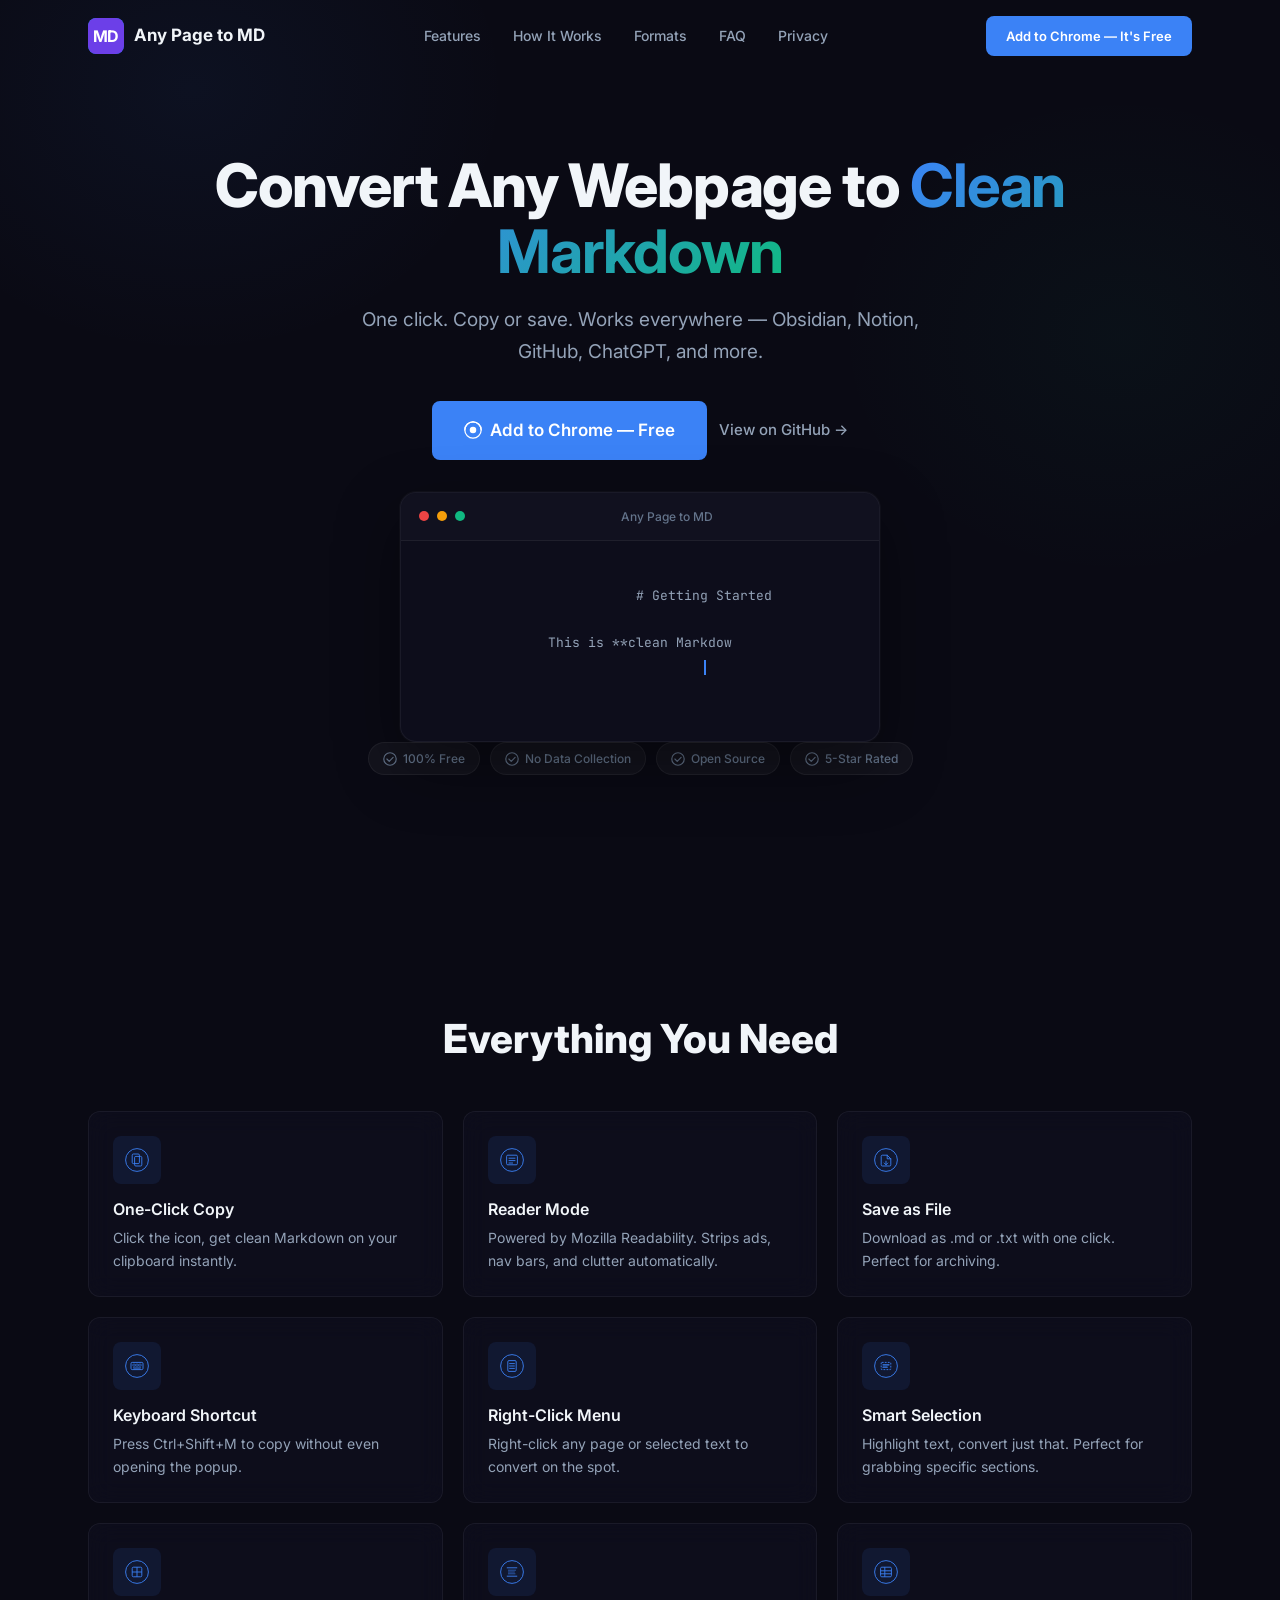
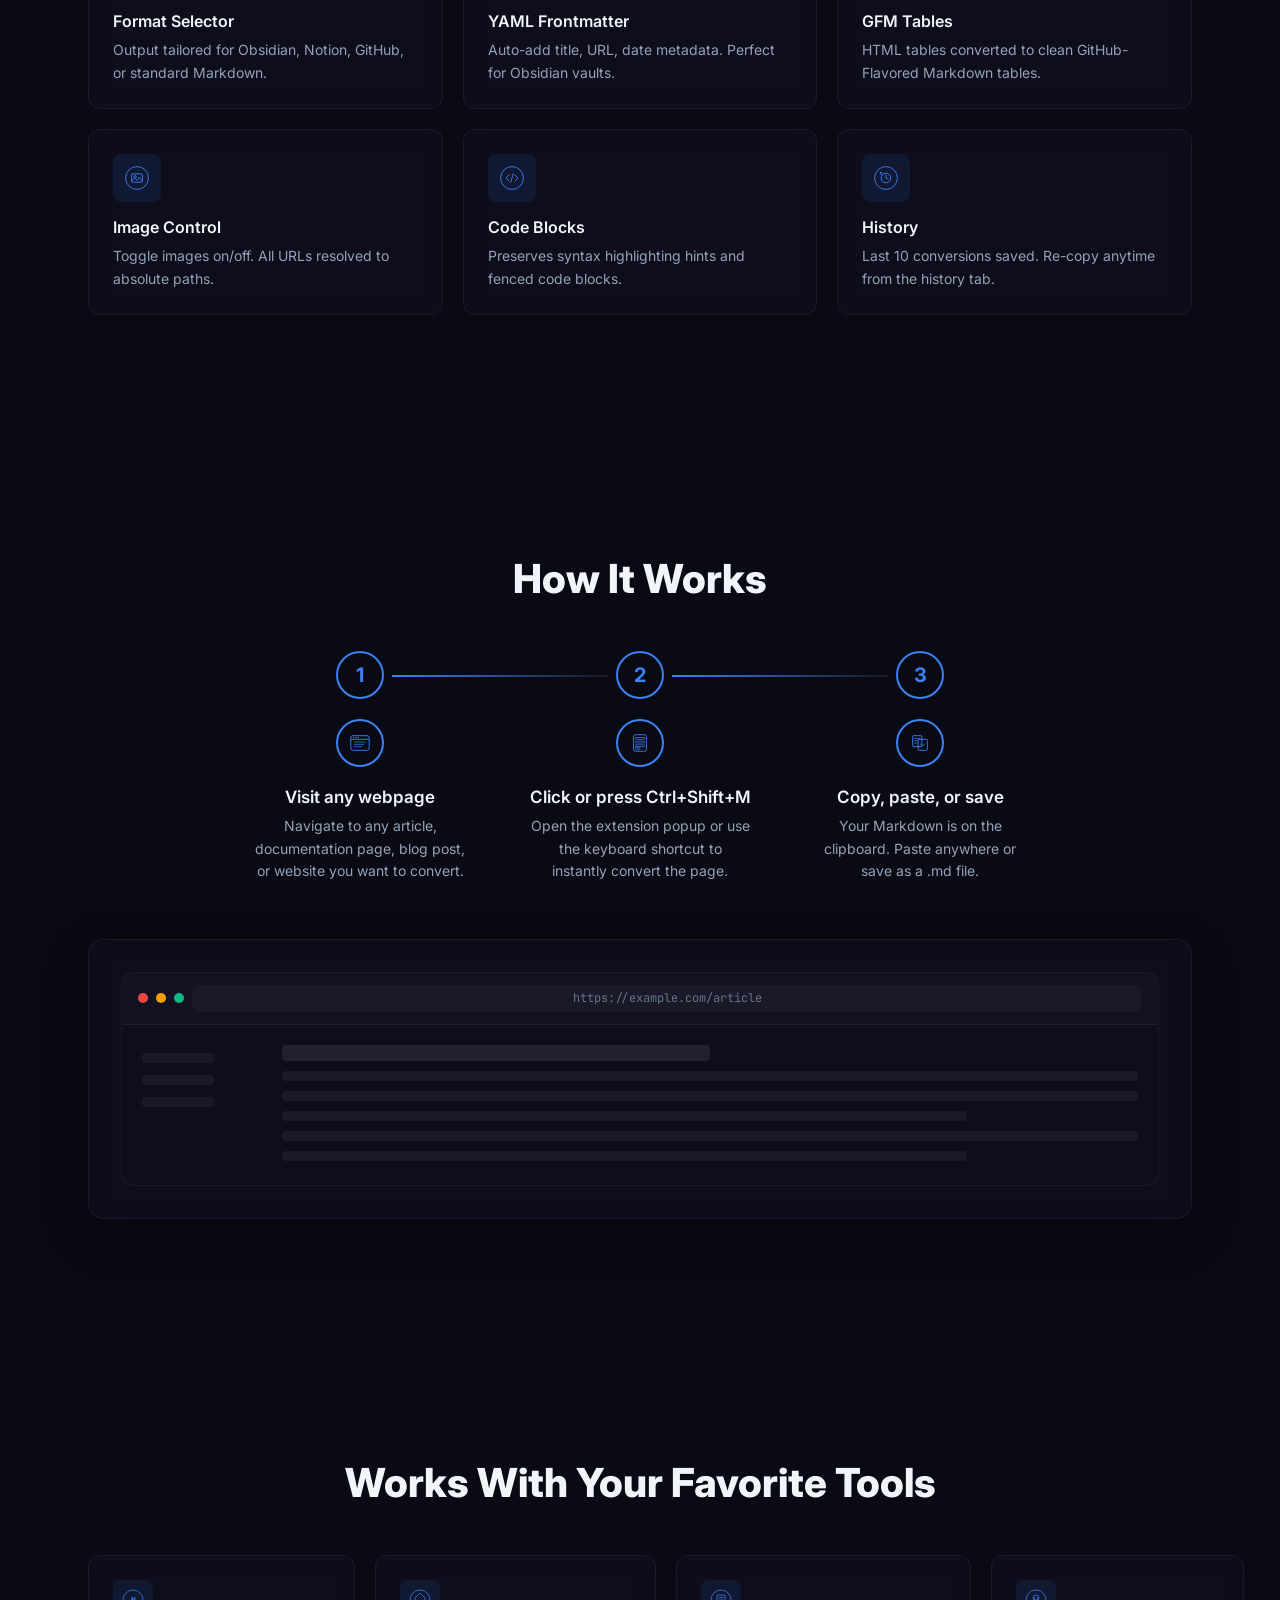
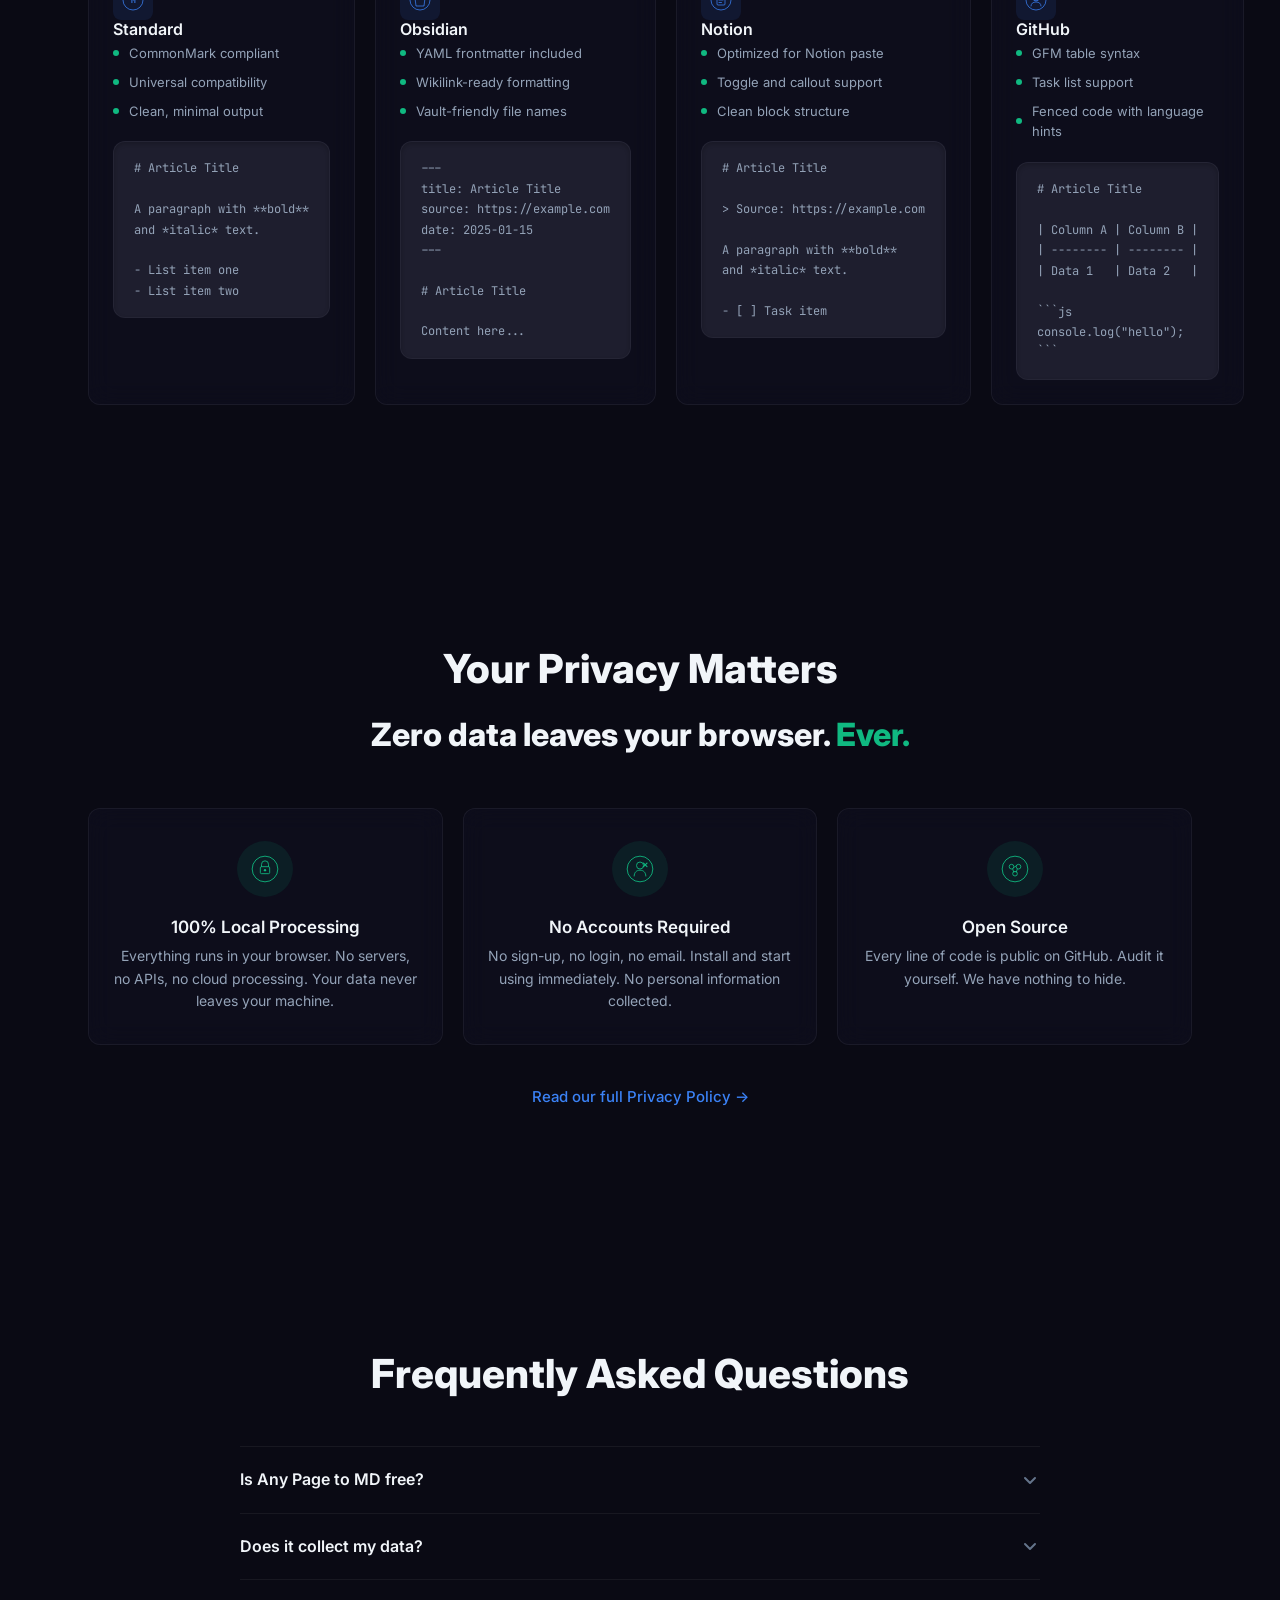
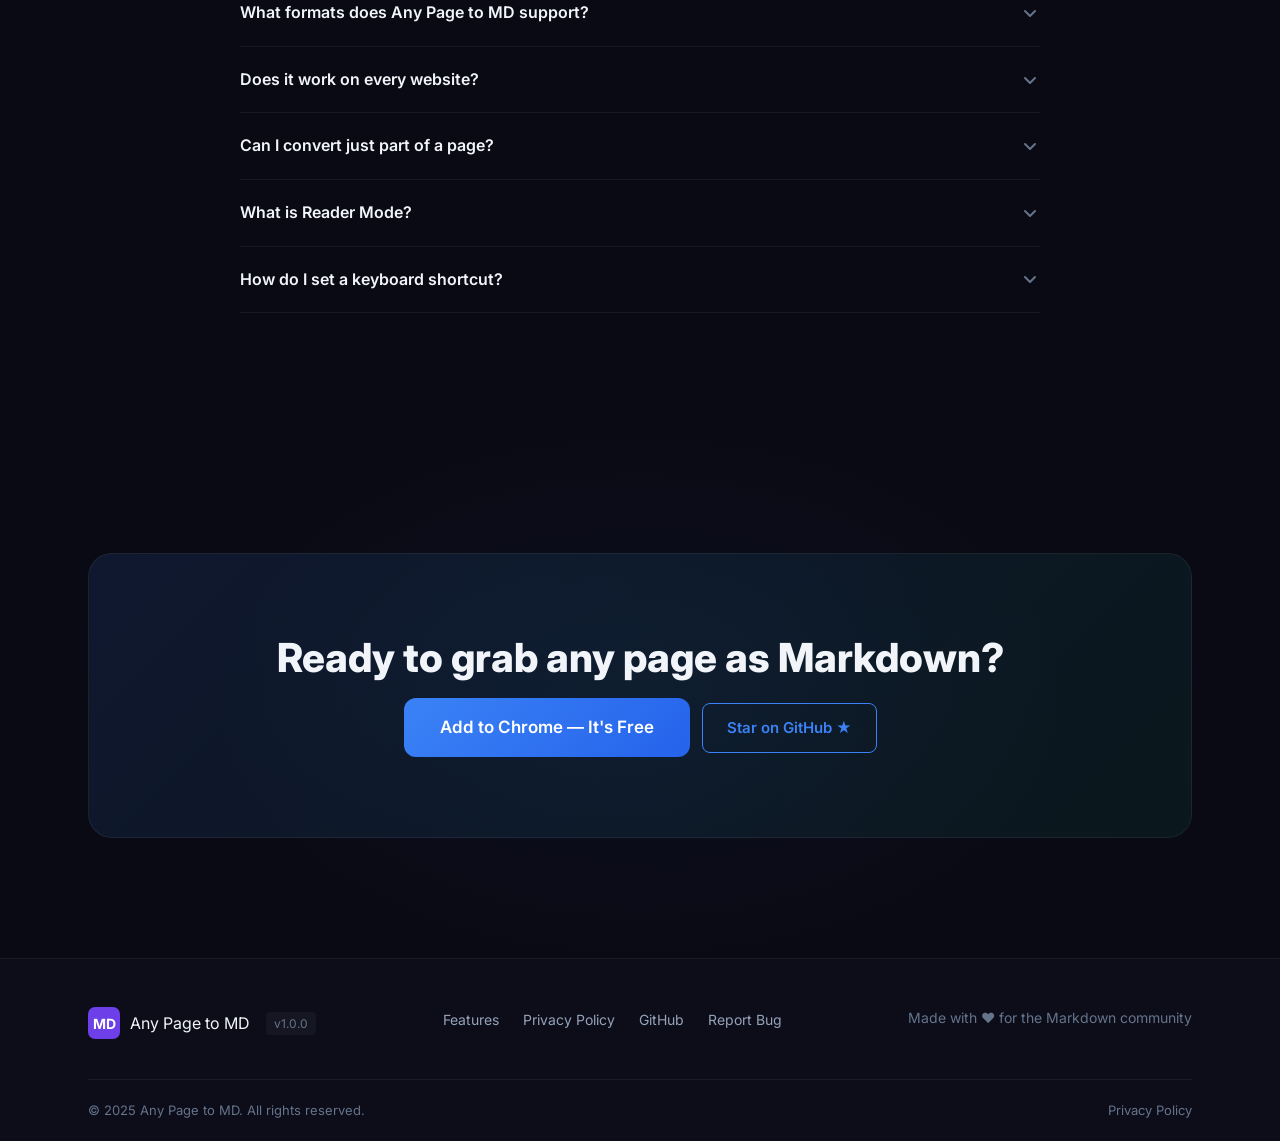
==== commit 8b511f23: "Fix layout centering across all sections - Wrap hero content in section-container for max-width cent" ====
--- a/index.html
+++ b/index.html
@@ -155,7 +155,7 @@
 
     <!-- ========== 2. HERO SECTION ========== -->
     <section class="hero" id="hero">
-      <div class="hero-content">
+      <div class="section-container hero-content">
         <h1 class="hero-title">Convert Any Webpage to <strong>Clean Markdown</strong></h1>
         <p class="hero-subtitle">One click. Copy or save. Works everywhere &mdash; Obsidian, Notion, GitHub, ChatGPT, and more.</p>
 
--- a/css/style.css
+++ b/css/style.css
@@ -99,15 +99,23 @@
   max-width: 1200px;
   margin-left: auto;
   margin-right: auto;
-  padding-left: 20px;
-  padding-right: 20px;
+  padding-left: 24px;
+  padding-right: 24px;
 }
 
 @media (min-width: 768px) {
   .container,
   .section-container {
-    padding-left: 32px;
-    padding-right: 32px;
+    padding-left: 40px;
+    padding-right: 40px;
+  }
+}
+
+@media (min-width: 1024px) {
+  .container,
+  .section-container {
+    padding-left: 48px;
+    padding-right: 48px;
   }
 }
 
@@ -339,13 +347,19 @@
   justify-content: space-between;
   max-width: 1200px;
   margin: 0 auto;
-  padding: 0 20px;
+  padding: 0 24px;
   height: var(--nav-height);
 }
 
 @media (min-width: 768px) {
   .nav-container {
-    padding: 0 32px;
+    padding: 0 40px;
+  }
+}
+
+@media (min-width: 1024px) {
+  .nav-container {
+    padding: 0 48px;
   }
 }
 
@@ -596,31 +610,12 @@
   }
 }
 
-.hero-inner {
-  display: flex;
-  flex-direction: column;
-  align-items: center;
-  gap: 48px;
-}
-
-@media (min-width: 1024px) {
-  .hero-inner {
-    flex-direction: row;
-    align-items: center;
-    gap: 64px;
-  }
-}
-
 /* Hero Content */
 .hero-content {
-  flex: 1;
   text-align: center;
-}
-
-@media (min-width: 1024px) {
-  .hero-content {
-    text-align: left;
-  }
+  display: flex;
+  flex-direction: column;
+  align-items: center;
 }
 
 .hero-title {
@@ -662,31 +657,15 @@
   font-size: 1.0625rem;
   color: var(--text-secondary);
   line-height: 1.7;
-  max-width: 520px;
+  max-width: 560px;
+  margin-left: auto;
+  margin-right: auto;
   margin-bottom: 32px;
 }
 
 @media (min-width: 768px) {
   .hero-subtitle {
     font-size: 1.1875rem;
-  }
-}
-
-@media (min-width: 1024px) {
-  .hero-subtitle {
-    margin-left: 0;
-    margin-right: auto;
-  }
-}
-
-.hero-subtitle:not(.text-center) {
-  margin-left: auto;
-  margin-right: auto;
-}
-
-@media (min-width: 1024px) {
-  .hero-subtitle:not(.text-center) {
-    margin-left: 0;
   }
 }
 
@@ -703,12 +682,6 @@
   .hero-buttons {
     flex-direction: row;
     justify-content: center;
-  }
-}
-
-@media (min-width: 1024px) {
-  .hero-buttons {
-    justify-content: flex-start;
   }
 }
 
@@ -733,12 +706,6 @@
   flex-wrap: wrap;
   justify-content: center;
   gap: 10px;
-}
-
-@media (min-width: 1024px) {
-  .trust-badges {
-    justify-content: flex-start;
-  }
 }
 
 .trust-badge {
@@ -762,15 +729,10 @@
 
 /* Hero Mockup */
 .hero-mockup {
-  flex: 1;
   width: 100%;
-  max-width: 460px;
-}
-
-@media (min-width: 1024px) {
-  .hero-mockup {
-    max-width: 480px;
-  }
+  max-width: 480px;
+  margin-left: auto;
+  margin-right: auto;
 }
 
 .mockup-window {
@@ -1658,18 +1620,26 @@
 .footer-container {
   max-width: 1200px;
   margin: 0 auto;
-  padding: 0 20px;
+  padding: 0 24px;
 }
 
 @media (min-width: 768px) {
   .footer-container {
-    padding: 0 32px;
+    padding: 0 40px;
+  }
+}
+
+@media (min-width: 1024px) {
+  .footer-container {
+    padding: 0 48px;
   }
 }
 
 .footer-top {
   display: flex;
   flex-direction: column;
+  align-items: center;
+  text-align: center;
   gap: 32px;
   padding-bottom: 40px;
 }
@@ -1679,6 +1649,7 @@
     flex-direction: row;
     justify-content: space-between;
     align-items: flex-start;
+    text-align: left;
   }
 }
 
@@ -1731,6 +1702,8 @@
 .footer-bottom {
   display: flex;
   flex-direction: column;
+  align-items: center;
+  text-align: center;
   gap: 8px;
   padding: 20px 0;
   border-top: 1px solid var(--border-subtle);
@@ -1741,6 +1714,7 @@
     flex-direction: row;
     justify-content: space-between;
     align-items: center;
+    text-align: left;
   }
 }
 
